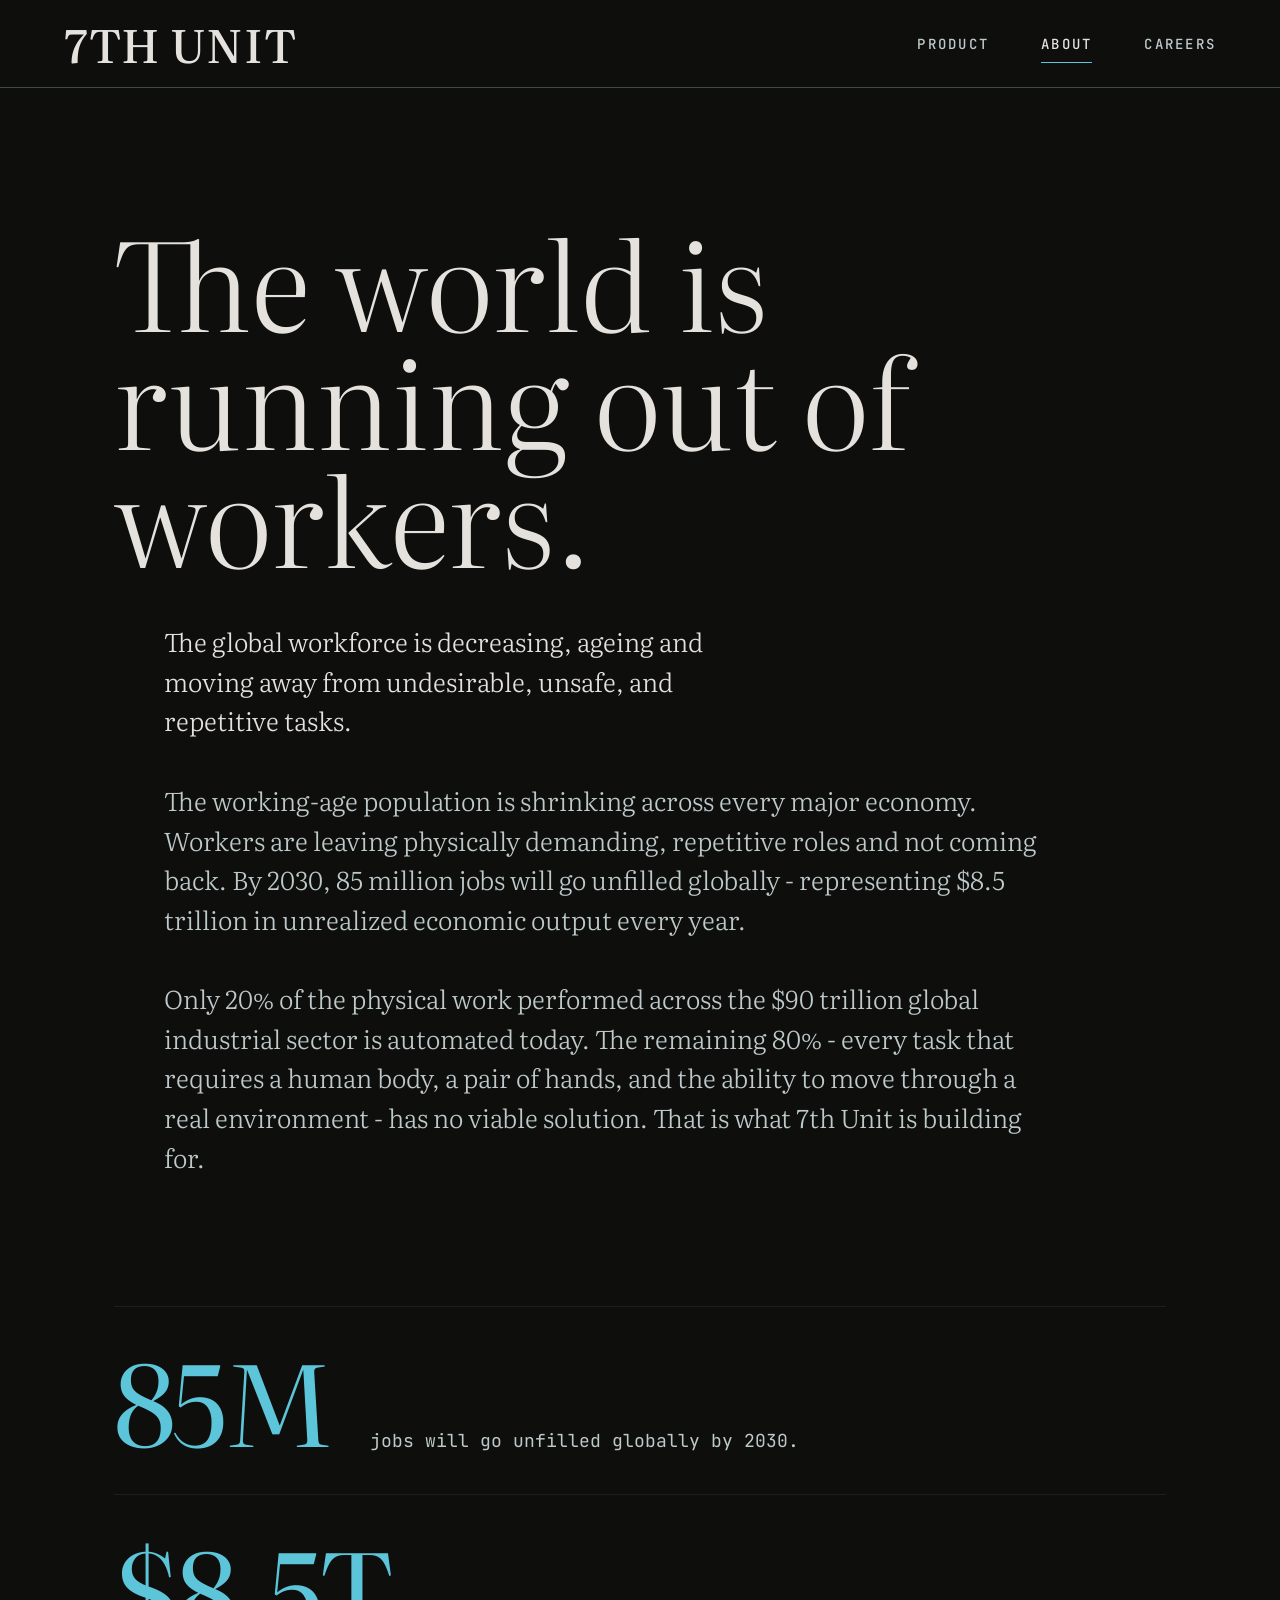
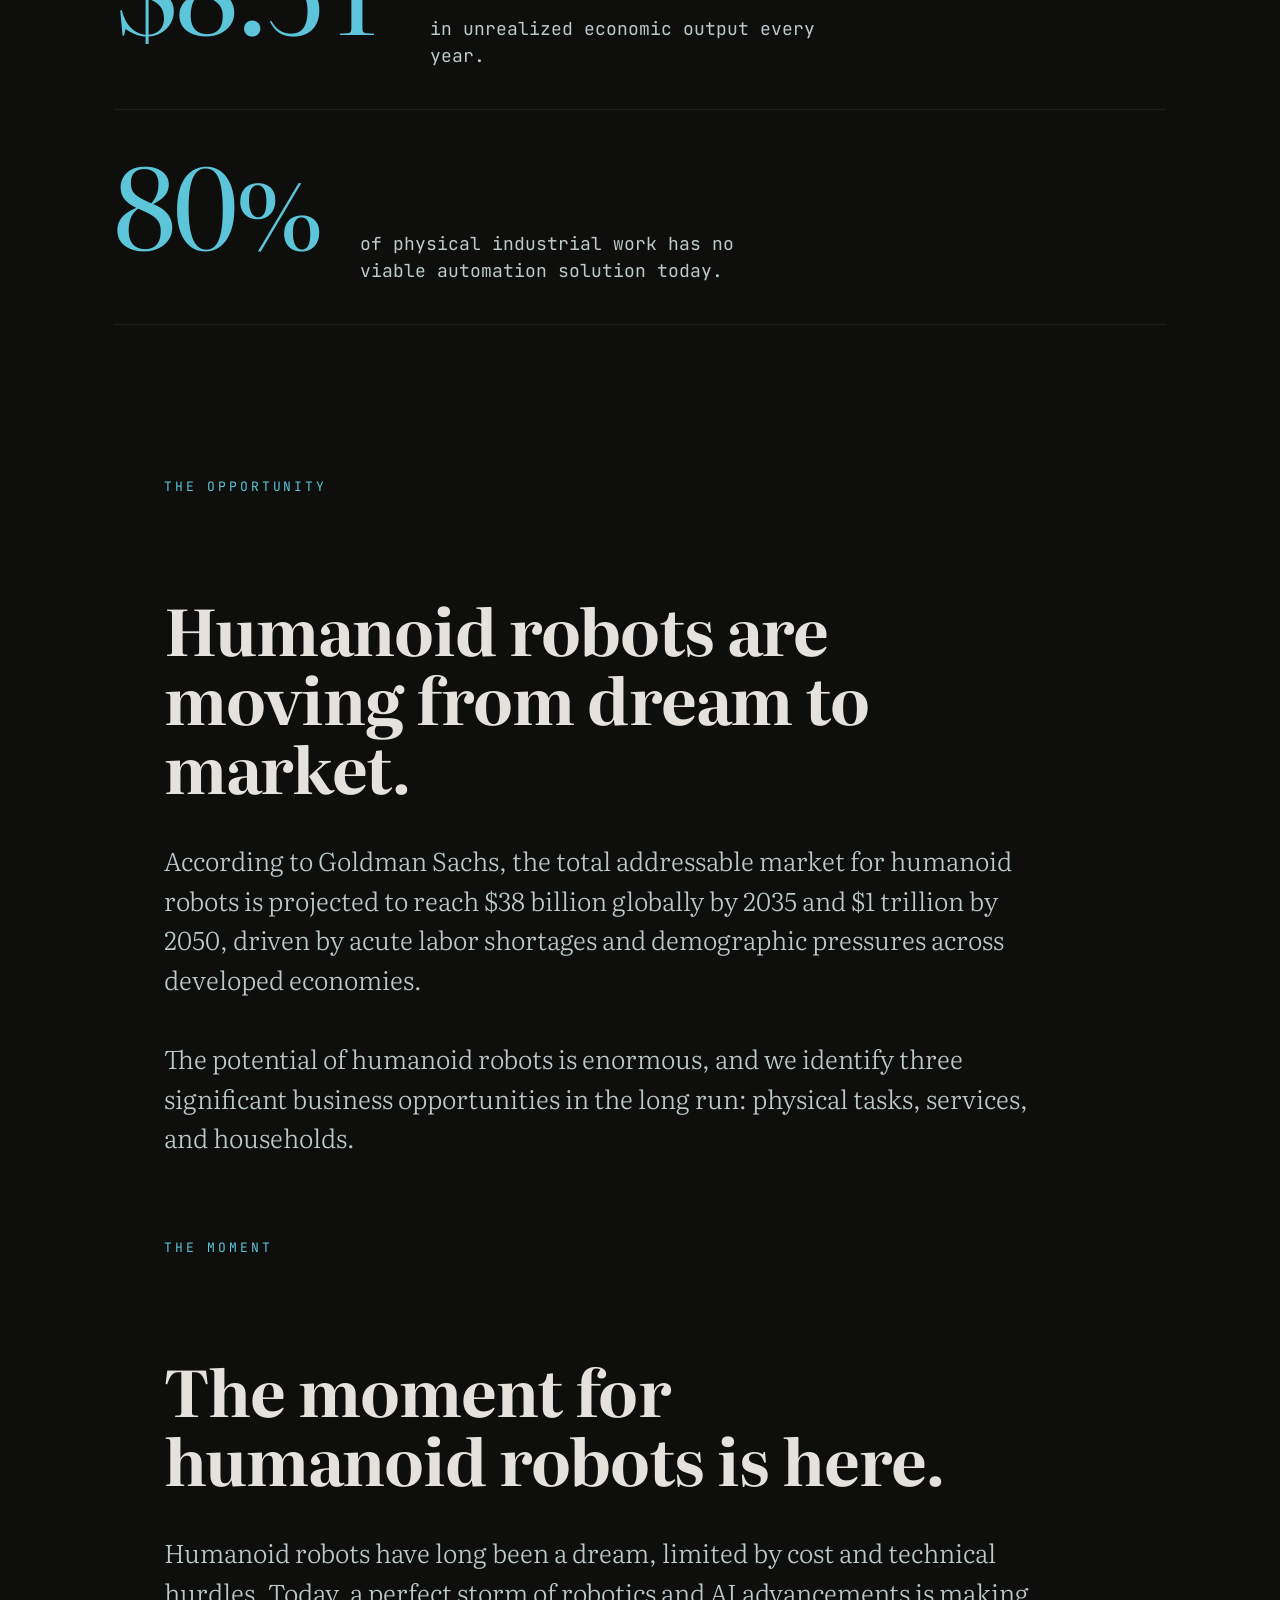
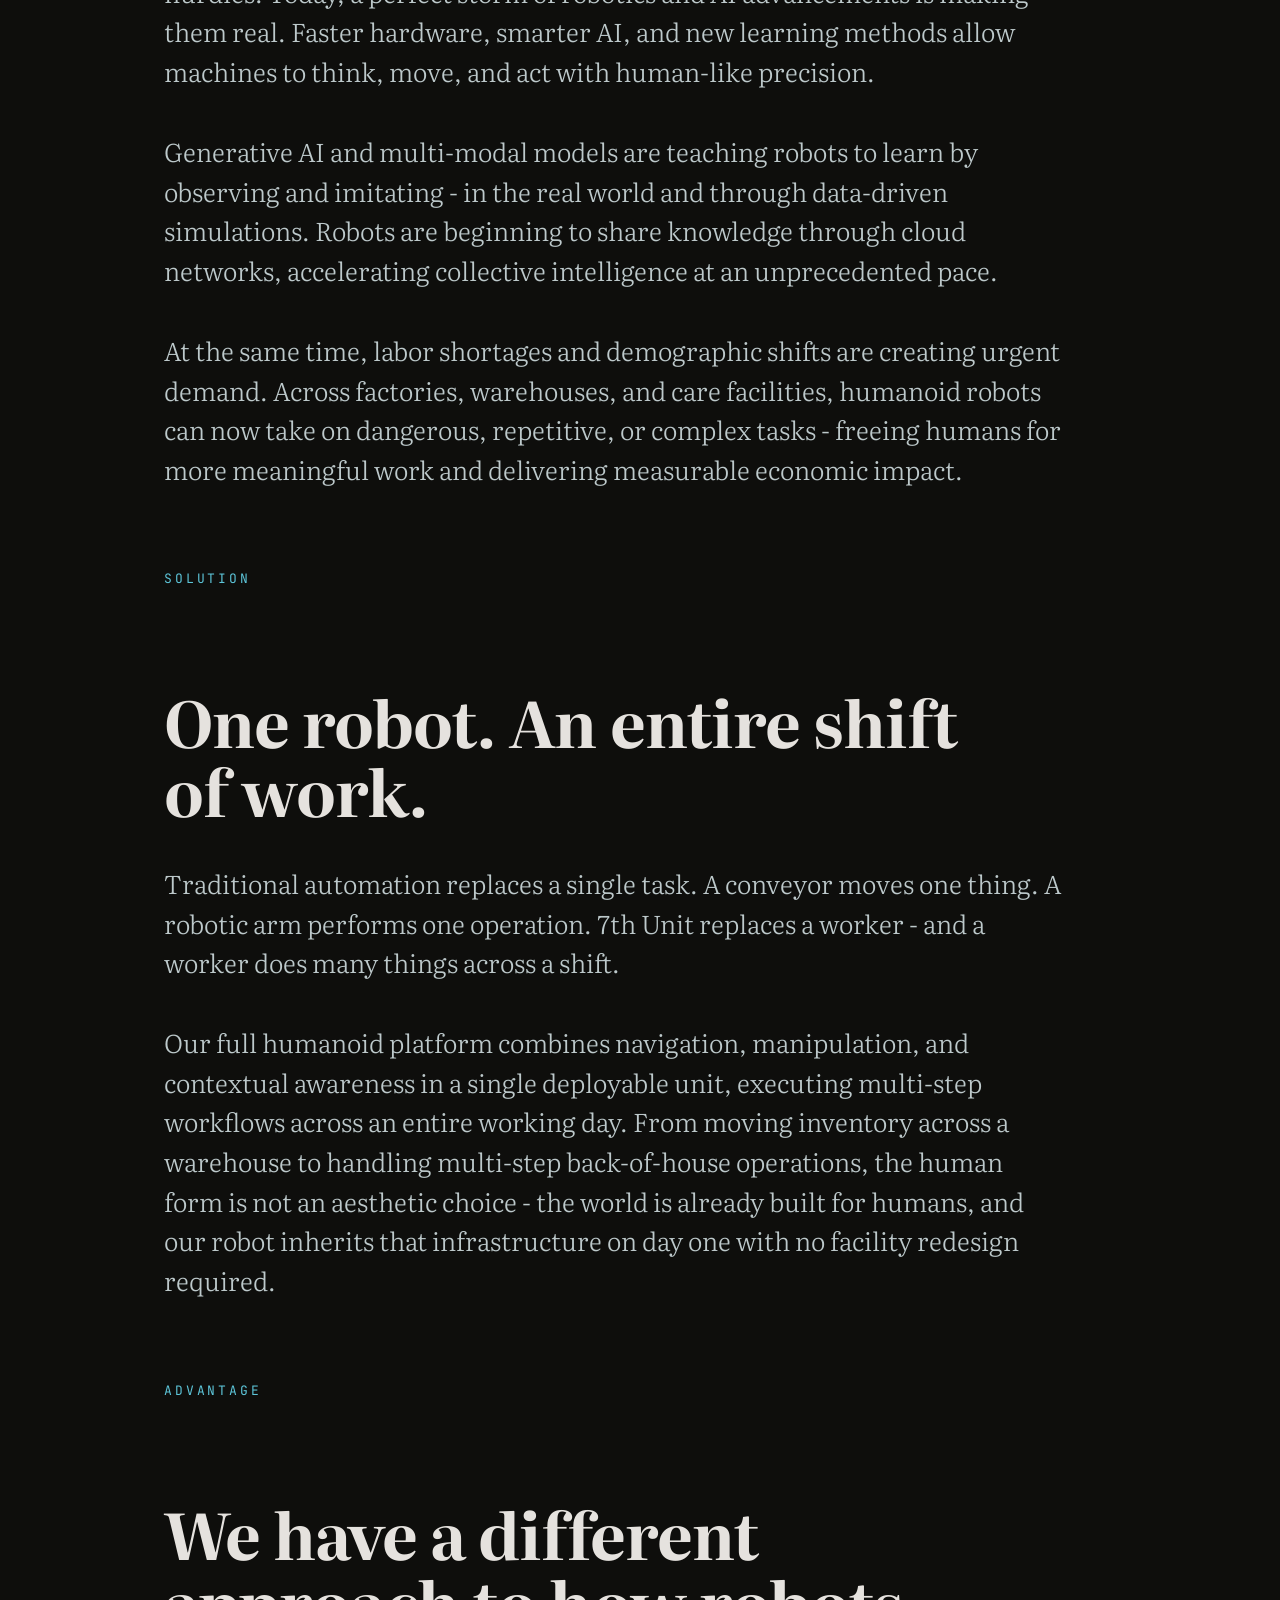
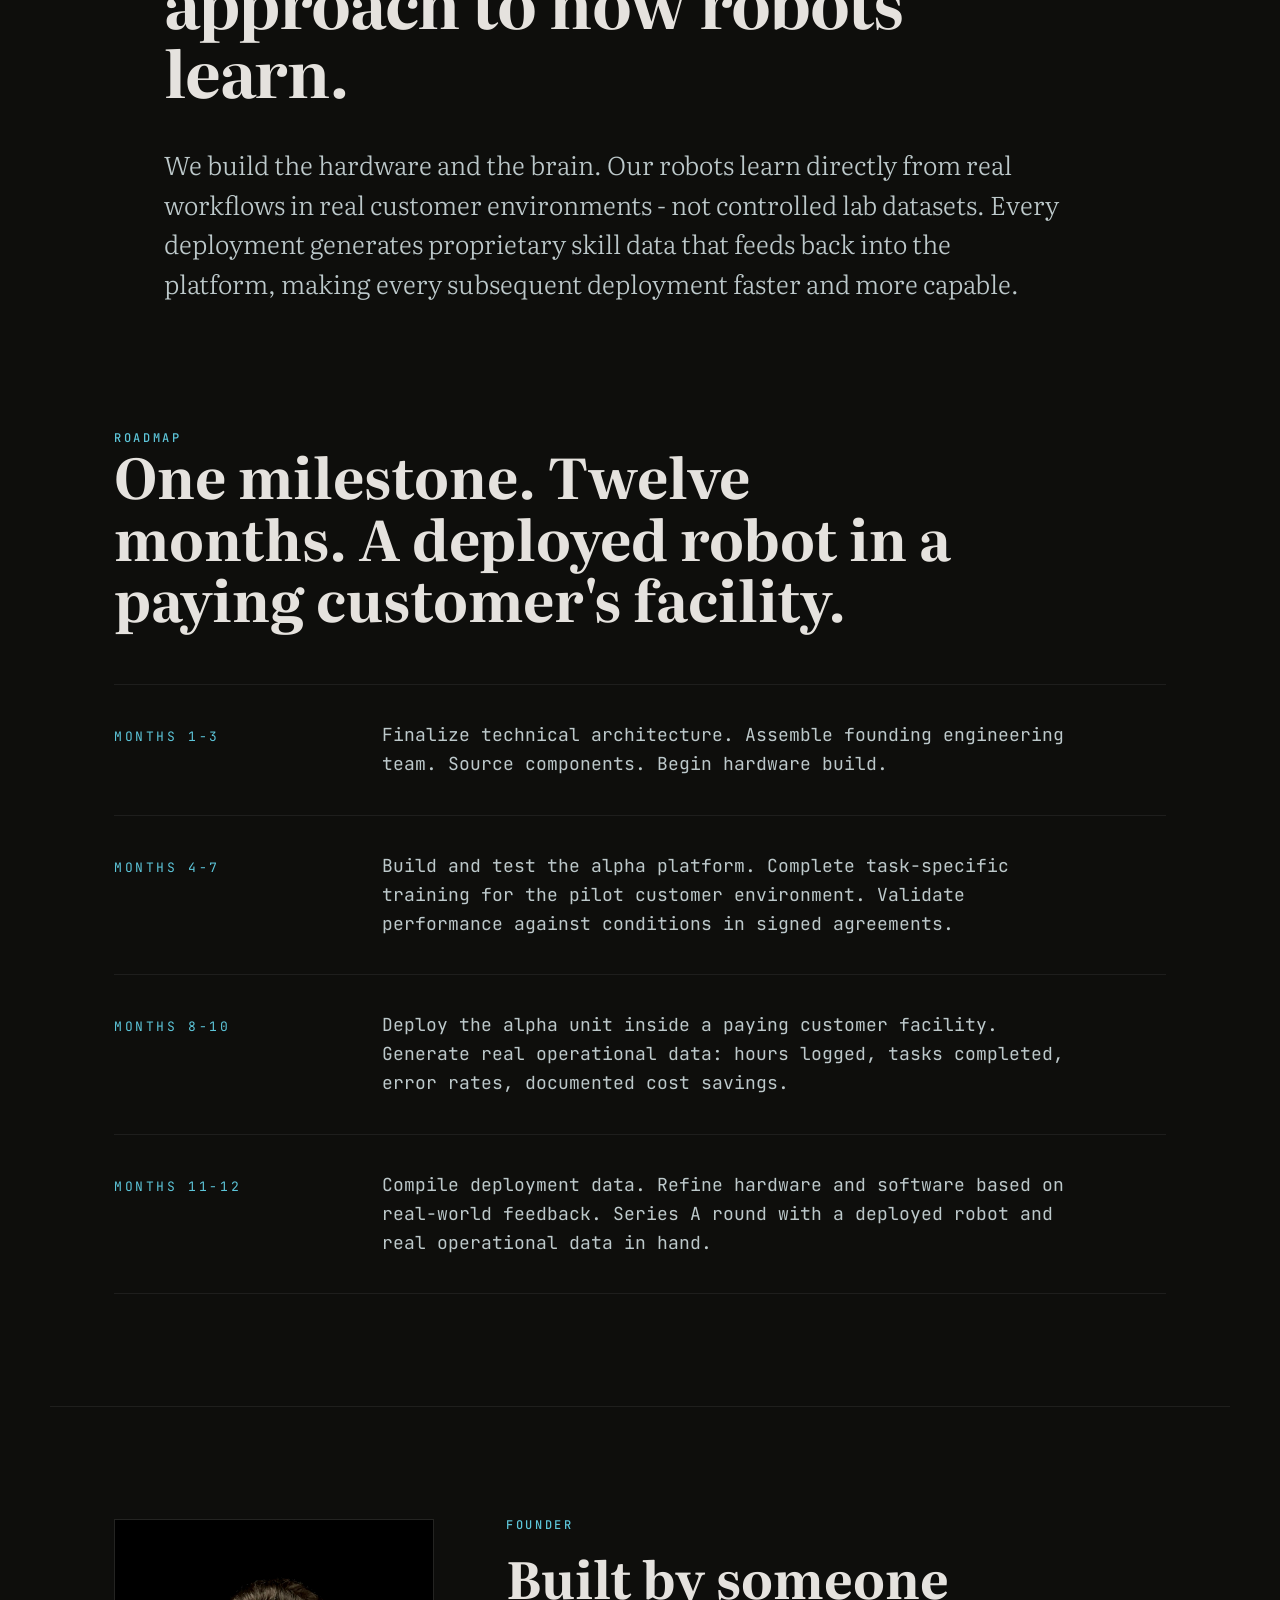
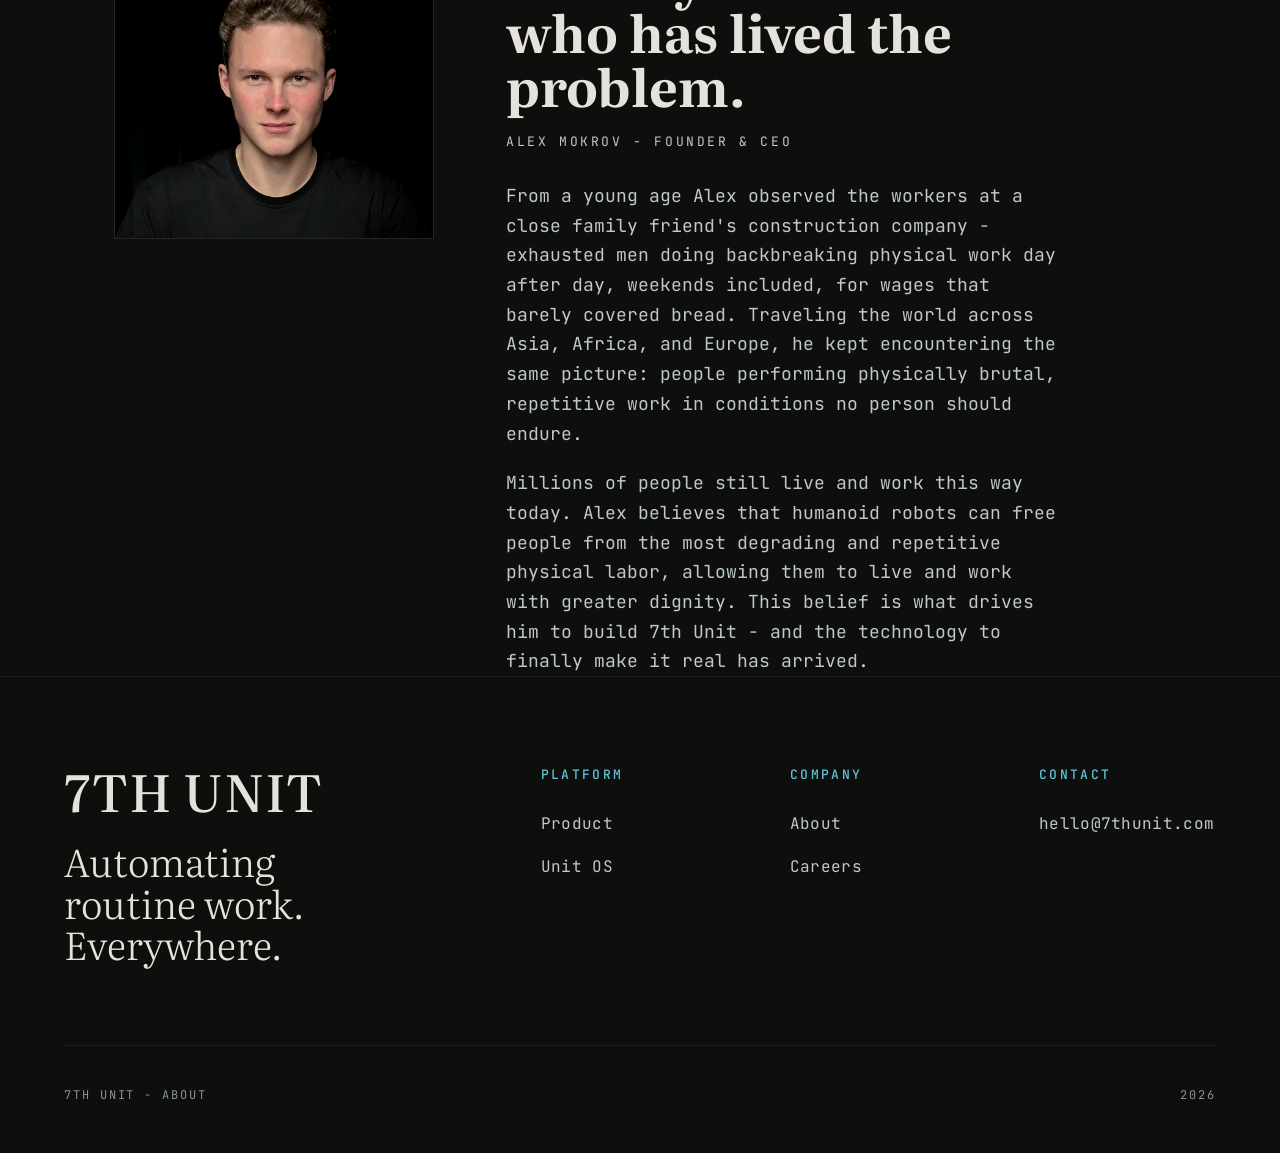
==== about.html @ b11c635a "Initial Beta commit" ====
<!doctype html>
<html lang="en">
<head>
    <meta charset="utf-8">
    <meta name="viewport" content="width=device-width, initial-scale=1">
    <title>About - 7th Unit</title>
    <meta name="description" content="7th Unit is building humanoid robots for the labor shortage in industrial work.">
    <link rel="preconnect" href="https://fonts.googleapis.com">
    <link rel="preconnect" href="https://fonts.gstatic.com" crossorigin>
    <link href="https://fonts.googleapis.com/css2?family=JetBrains+Mono:wght@400;500&family=Literata:ital,opsz,wght@0,7..72,300;400;500;1,7..72,300&display=swap" rel="stylesheet">
    <link rel="stylesheet" href="/assets/css/styles.css?v=20260518-nav-footer">
    <script src="/assets/js/main.js?v=20260518-nav-footer" defer></script>
</head>
<body>
    <header class="nav" aria-label="Primary navigation">
        <div class="nav__inner">
            <a class="nav__brand" href="/index.html">7TH UNIT</a>
            <button class="nav__toggle" type="button" data-nav-toggle aria-label="Toggle navigation" aria-expanded="false">
                <span class="nav__toggle-bar"></span>
            </button>
            <nav class="nav__panel" data-nav-menu data-open="false">
                <ul class="nav__links">
                    <li><a class="nav__link" href="/product.html">Product</a></li>
                    <li><a class="nav__link" href="/about.html" aria-current="page">About</a></li>
                    <li><a class="nav__link" href="/careers.html">Careers</a></li>
                </ul>
            </nav>
        </div>
    </header>

    <main>
        <section class="about-hero">
            <div class="about-hero__inner">
                <h1 class="about-hero__display display fade-up" data-revealed="true">The world is running out of workers.</h1>
            </div>
        </section>

        <section class="about-prose">
            <p class="fade-up" data-revealed="true">The global workforce is decreasing, ageing and moving away from undesirable, unsafe, and repetitive tasks.</p>
            <p class="muted fade-up">The working-age population is shrinking across every major economy. Workers are leaving physically demanding, repetitive roles and not coming back. By 2030, 85 million jobs will go unfilled globally - representing $8.5 trillion in unrealized economic output every year.</p>
            <p class="muted fade-up">Only 20% of the physical work performed across the $90 trillion global industrial sector is automated today. The remaining 80% - every task that requires a human body, a pair of hands, and the ability to move through a real environment - has no viable solution. That is what 7th Unit is building for.</p>
        </section>

        <section class="about-stats" aria-label="Labor shortage statistics">
            <div class="stat fade-up">
                <div class="stat__figure">85M</div>
                <p class="stat__caption">jobs will go unfilled globally by 2030.</p>
            </div>
            <div class="stat fade-up">
                <div class="stat__figure">$8.5T</div>
                <p class="stat__caption">in unrealized economic output every year.</p>
            </div>
            <div class="stat fade-up">
                <div class="stat__figure">80%</div>
                <p class="stat__caption">of physical industrial work has no viable automation solution today.</p>
            </div>
        </section>

        <section class="about-prose">
            <div class="about-prose__eyebrow fade-up">The opportunity</div>
            <h2 class="about-prose__h2 fade-up">Humanoid robots are moving from dream to market.</h2>
            <p class="muted fade-up">According to Goldman Sachs, the total addressable market for humanoid robots is projected to reach $38 billion globally by 2035 and $1 trillion by 2050, driven by acute labor shortages and demographic pressures across developed economies.</p>
            <p class="muted fade-up">The potential of humanoid robots is enormous, and we identify three significant business opportunities in the long run: physical tasks, services, and households.</p>

            <div class="about-prose__eyebrow fade-up">The moment</div>
            <h2 class="about-prose__h2 fade-up">The moment for humanoid robots is here.</h2>
            <p class="muted fade-up">Humanoid robots have long been a dream, limited by cost and technical hurdles. Today, a perfect storm of robotics and AI advancements is making them real. Faster hardware, smarter AI, and new learning methods allow machines to think, move, and act with human-like precision.</p>
            <p class="muted fade-up">Generative AI and multi-modal models are teaching robots to learn by observing and imitating - in the real world and through data-driven simulations. Robots are beginning to share knowledge through cloud networks, accelerating collective intelligence at an unprecedented pace.</p>
            <p class="muted fade-up">At the same time, labor shortages and demographic shifts are creating urgent demand. Across factories, warehouses, and care facilities, humanoid robots can now take on dangerous, repetitive, or complex tasks - freeing humans for more meaningful work and delivering measurable economic impact.</p>

            <div class="about-prose__eyebrow fade-up">Solution</div>
            <h2 class="about-prose__h2 fade-up">One robot. An entire shift of work.</h2>
            <p class="muted fade-up">Traditional automation replaces a single task. A conveyor moves one thing. A robotic arm performs one operation. 7th Unit replaces a worker - and a worker does many things across a shift.</p>
            <p class="muted fade-up">Our full humanoid platform combines navigation, manipulation, and contextual awareness in a single deployable unit, executing multi-step workflows across an entire working day. From moving inventory across a warehouse to handling multi-step back-of-house operations, the human form is not an aesthetic choice - the world is already built for humans, and our robot inherits that infrastructure on day one with no facility redesign required.</p>

            <div class="about-prose__eyebrow fade-up">Advantage</div>
            <h2 class="about-prose__h2 fade-up">We have a different approach to how robots learn.</h2>
            <p class="muted fade-up">We build the hardware and the brain. Our robots learn directly from real workflows in real customer environments - not controlled lab datasets. Every deployment generates proprietary skill data that feeds back into the platform, making every subsequent deployment faster and more capable.</p>
        </section>

        <section class="about-roadmap">
            <p class="eyebrow eyebrow--accent fade-up">Roadmap</p>
            <h2 class="about-roadmap__title fade-up">One milestone. Twelve months. A deployed robot in a paying customer's facility.</h2>
            <div class="about-roadmap__list">
                <article class="milestone fade-up">
                    <div class="milestone__phase">Months 1-3</div>
                    <p class="milestone__body">Finalize technical architecture. Assemble founding engineering team. Source components. Begin hardware build.</p>
                </article>
                <article class="milestone fade-up">
                    <div class="milestone__phase">Months 4-7</div>
                    <p class="milestone__body">Build and test the alpha platform. Complete task-specific training for the pilot customer environment. Validate performance against conditions in signed agreements.</p>
                </article>
                <article class="milestone fade-up">
                    <div class="milestone__phase">Months 8-10</div>
                    <p class="milestone__body">Deploy the alpha unit inside a paying customer facility. Generate real operational data: hours logged, tasks completed, error rates, documented cost savings.</p>
                </article>
                <article class="milestone fade-up">
                    <div class="milestone__phase">Months 11-12</div>
                    <p class="milestone__body">Compile deployment data. Refine hardware and software based on real-world feedback. Series A round with a deployed robot and real operational data in hand.</p>
                </article>
            </div>
        </section>

        <section class="founder">
            <div class="founder__portrait fade-up">
                <img src="/assets/images/alex.jpg" alt="Alex Mokrov, Founder and CEO of 7th Unit">
            </div>
            <div class="founder__body fade-up">
                <p class="eyebrow eyebrow--accent">Founder</p>
                <h2 class="founder__name">Built by someone who has lived the problem.</h2>
                <p class="founder__role">Alex Mokrov - Founder &amp; CEO</p>
                <p class="founder__bio">From a young age Alex observed the workers at a close family friend's construction company - exhausted men doing backbreaking physical work day after day, weekends included, for wages that barely covered bread. Traveling the world across Asia, Africa, and Europe, he kept encountering the same picture: people performing physically brutal, repetitive work in conditions no person should endure.</p>
                <p class="founder__bio">Millions of people still live and work this way today. Alex believes that humanoid robots can free people from the most degrading and repetitive physical labor, allowing them to live and work with greater dignity. This belief is what drives him to build 7th Unit - and the technology to finally make it real has arrived.</p>
            </div>
        </section>
    </main>

    <footer class="footer">
        <div class="footer__inner">
            <div class="footer__main">
                <div>
                    <div class="footer__brand">7TH UNIT</div>
                    <p class="footer__tag">Automating routine work. Everywhere.</p>
                </div>
                <div>
                    <h2 class="footer__col-title">Platform</h2>
                    <ul class="footer__list">
                        <li><a class="footer__link" href="/product.html">Product</a></li>
                        <li><a class="footer__link" href="/os.html">Unit OS</a></li>
                    </ul>
                </div>
                <div>
                    <h2 class="footer__col-title">Company</h2>
                    <ul class="footer__list">
                        <li><a class="footer__link" href="/about.html">About</a></li>
                        <li><a class="footer__link" href="/careers.html">Careers</a></li>
                    </ul>
                </div>
                <div>
                    <h2 class="footer__col-title">Contact</h2>
                    <ul class="footer__list">
                        <li><a class="footer__link" href="mailto:hello@7thunit.com">hello@7thunit.com</a></li>
                    </ul>
                </div>
            </div>
            <div class="footer__base">
                <span>7th Unit - About</span>
                <span>2026</span>
            </div>
        </div>
    </footer>
</body>
</html>
---- assets/css/styles.css ----
/* ==========================================================================
   7th UNIT — Design System
   Single stylesheet. Mobile-first. Vanilla CSS.
   Aesthetic: dark industrial cinematic. Hardware-grade software.
   ========================================================================== */


/* --------------------------------------------------------------------------
   1. Tokens
   -------------------------------------------------------------------------- */

:root {
    /* Stitch-aligned token system. Warm dark, off-white text, cyan accent. */
    --bg:               #0A0A0A;
    --bg-page:          #0e0e0c;
    --bg-lifted:        #131311;
    --bg-inlay:         #1c1c1a;
    --text:             #e5e2de;   /* warm off-white */
    --text-muted:       #bdc9cb;   /* cool muted */
    --text-dim:         #879396;
    --border:           rgba(229, 226, 222, 0.08);
    --border-strong:    rgba(229, 226, 222, 0.16);
    --outline-variant:  #3e494b;
    --accent:           #5DC5D9;   /* industrial cyan */
    --accent-strong:    #7be1f6;
    --accent-glow:      rgba(93, 197, 217, 0.14);

    /* Literata serif + JetBrains Mono. No Inter / Roboto / Open Sans. */
    --font-serif:   'Literata', Georgia, 'Times New Roman', serif;
    --font-mono:    'JetBrains Mono', 'IBM Plex Mono', ui-monospace, 'Courier New', monospace;
    --font-sans:    var(--font-mono);   /* short UI copy is mono in this system */

    /* Layout */
    --container-max:    1440px;
    --container-narrow: 880px;
    --gutter:           24px;
    --section-pad-y:    160px;
    --section-pad-x:    64px;
    --nav-height:       88px;

    /* Motion — slow + soft for cinematic feel */
    --ease-out:         cubic-bezier(0.16, 1, 0.3, 1);
    --ease-soft:        cubic-bezier(0.4, 0, 0.2, 1);
    --ease-cinema:      cubic-bezier(0.22, 1, 0.36, 1);
}

@media (max-width: 1024px) {
    :root {
        --section-pad-y: 112px;
        --section-pad-x: 32px;
        --nav-height:    76px;
    }
}

@media (max-width: 640px) {
    :root {
        --section-pad-y: 80px;
        --section-pad-x: 20px;
        --nav-height:    64px;
    }
}


/* --------------------------------------------------------------------------
   2. Reset + base
   -------------------------------------------------------------------------- */

*,
*::before,
*::after {
    box-sizing: border-box;
    margin: 0;
    padding: 0;
}

html {
    scroll-behavior: smooth;
    -webkit-text-size-adjust: 100%;
    background: var(--bg-page);
}

body {
    background: var(--bg-page);
    color: var(--text);
    font-family: var(--font-sans);
    font-size: 17px;
    line-height: 1.6;
    font-weight: 400;
    -webkit-font-smoothing: antialiased;
    -moz-osx-font-smoothing: grayscale;
    /* geometricPrecision renders blurry on Windows DirectWrite — use optimizeLegibility */
    text-rendering: optimizeLegibility;
    overflow-x: hidden;
}

@media (max-width: 640px) {
    body { font-size: 18px; }
}

img, svg, video {
    display: block;
    max-width: 100%;
    height: auto;
}

a {
    color: inherit;
    text-decoration: none;
}

button,
input,
textarea,
select {
    font: inherit;
    color: inherit;
    background: none;
    border: none;
    outline: none;
}

::selection {
    background: var(--accent);
    color: var(--bg);
}

:focus-visible {
    outline: 1px solid var(--accent);
    outline-offset: 2px;
}


/* --------------------------------------------------------------------------
   3. Typography
   -------------------------------------------------------------------------- */

/* Literata display + headlines at 300, JetBrains Mono lede / body. */

.display {
    font-family: var(--font-serif);
    font-weight: 300;
    font-size: clamp(54px, 8.2vw, 118px);
    line-height: 1.05;
    letter-spacing: 0;
    color: var(--text);
}

.headline {
    font-family: var(--font-serif);
    font-weight: 300;
    font-size: clamp(36px, 4.4vw, 56px);
    line-height: 1.1;
    letter-spacing: 0;
    color: var(--text);
}

.subhead {
    font-family: var(--font-serif);
    font-weight: 300;
    font-size: clamp(24px, 2.4vw, 32px);
    line-height: 1.2;
    letter-spacing: 0;
    color: var(--text);
}

/* Lede / sub under hero or section headline. Mono, slightly larger than body. */
.lede {
    font-family: var(--font-mono);
    font-size: clamp(16px, 1.3vw, 19px);
    line-height: 1.6;
    color: var(--text-muted);
    font-weight: 400;
    letter-spacing: -0.005em;
    max-width: 62ch;
}

.body {
    font-family: var(--font-mono);
    font-size: 16px;
    line-height: 1.7;
    color: var(--text-muted);
    font-weight: 400;
    max-width: 62ch;
}

/* Long-form prose (About page paragraphs) — Literata serif, larger size */
.prose-serif {
    font-family: var(--font-serif);
    font-weight: 300;
    font-size: 21px;
    line-height: 1.6;
    color: var(--text);
}

.eyebrow,
.label {
    font-family: var(--font-mono);
    font-size: 12px;
    font-weight: 500;
    line-height: 1;
    letter-spacing: 0.22em;
    text-transform: uppercase;
    color: var(--text-muted);
}

.eyebrow--accent { color: var(--accent); }

.mono {
    font-family: var(--font-mono);
    font-size: 14px;
    letter-spacing: 0.02em;
}

.serif-em {
    font-family: var(--font-serif);
    font-style: italic;
    color: var(--text);
}


/* --------------------------------------------------------------------------
   4. Layout primitives
   -------------------------------------------------------------------------- */

.container {
    width: 100%;
    max-width: var(--container-max);
    margin-inline: auto;
    padding-inline: var(--section-pad-x);
}
.container--narrow {
    max-width: var(--container-narrow);
}

.section {
    padding-block: var(--section-pad-y);
}

.section--bordered {
    border-top: 1px solid var(--border);
}

.divider {
    height: 1px;
    background: var(--border);
    border: 0;
}

.rule {
    display: block;
    height: 1px;
    background: var(--border);
    width: 100%;
}


/* --------------------------------------------------------------------------
   5. Top navigation
   -------------------------------------------------------------------------- */

.nav {
    position: fixed;
    inset: 0 0 auto 0;
    z-index: 100;
    height: var(--nav-height);
    background: var(--bg-page);
    border-bottom: 1px solid var(--outline-variant, rgba(229, 226, 222, 0.14));
}

.nav__inner {
    height: 100%;
    max-width: var(--container-max);
    margin-inline: auto;
    padding-inline: var(--section-pad-x);
    display: flex;
    align-items: center;
    gap: 32px;
}

.nav__brand {
    font-family: var(--font-serif);
    font-weight: 500;
    font-size: clamp(34px, 3.6vw, 54px);
    letter-spacing: 0.015em;
    color: var(--text);
    line-height: 1;
    text-transform: uppercase;
    transition: opacity 0.2s var(--ease-soft);
    flex-shrink: 0;
}
.nav__brand:hover { opacity: 0.7; }

.nav__panel {
    margin-left: auto;
    display: flex;
    align-items: center;
    gap: 40px;
}

.nav__links {
    display: flex;
    align-items: center;
    gap: 52px;
    list-style: none;
}

.nav__link {
    font-family: var(--font-mono);
    font-size: 14px;
    font-weight: 500;
    letter-spacing: 0.16em;
    text-transform: uppercase;
    color: var(--text-muted);
    position: relative;
    padding-block: 10px;
    transition: color 0.2s var(--ease-soft);
    white-space: nowrap;
}
.nav__link:hover,
.nav__link:focus-visible { color: var(--text); }
.nav__link::after {
    content: "";
    position: absolute;
    inset: auto 0 0 0;
    height: 1px;
    background: var(--accent);
    transform: scaleX(0);
    transform-origin: left center;
    transition: transform 0.3s var(--ease-soft);
}
.nav__link:hover::after,
.nav__link[aria-current="page"]::after { transform: scaleX(1); }
.nav__link[aria-current="page"] { color: var(--text); }

/* Nav has no CTA button. The active page gets a thin cyan underline only.
   Leaving .nav__cta hidden by default in case markup still references it. */
.nav__cta { display: none; }

.nav__toggle {
    display: none;
    width: 40px;
    height: 40px;
    align-items: center;
    justify-content: center;
    cursor: pointer;
    color: var(--text);
    margin-left: auto;
}
.nav__toggle-bar {
    display: block;
    width: 20px;
    height: 1px;
    background: currentColor;
    position: relative;
}
.nav__toggle-bar::before,
.nav__toggle-bar::after {
    content: "";
    position: absolute;
    left: 0;
    width: 20px;
    height: 1px;
    background: currentColor;
    transition: transform 0.25s var(--ease-soft), top 0.25s var(--ease-soft);
}
.nav__toggle-bar::before { top: -6px; }
.nav__toggle-bar::after  { top:  6px; }

@media (max-width: 920px) {
    .nav__inner { gap: 16px; }
    .nav__panel {
        position: fixed;
        inset: var(--nav-height) 0 auto 0;
        flex-direction: column;
        align-items: stretch;
        gap: 0;
        padding: 24px var(--section-pad-x) 36px;
        background: var(--bg-page);
        border-bottom: 1px solid var(--border);
        transform: translateY(-12px);
        opacity: 0;
        pointer-events: none;
        transition: opacity 0.3s var(--ease-soft), transform 0.3s var(--ease-soft);
        margin: 0;
    }
    .nav__panel[data-open="true"] {
        opacity: 1;
        transform: translateY(0);
        pointer-events: auto;
    }
    .nav__links { flex-direction: column; align-items: stretch; gap: 0; margin-bottom: 24px; }
    .nav__link {
        padding-block: 20px;
        border-bottom: 1px solid var(--border);
        font-size: 15px;
    }
    .nav__link::after { display: none; }
    .nav__cta { justify-content: center; padding: 18px 20px; font-size: 12px; }
    .nav__toggle { display: flex; }
}

main { padding-top: var(--nav-height); }


/* --------------------------------------------------------------------------
   6. Footer
   -------------------------------------------------------------------------- */

.footer {
    border-top: 1px solid var(--border);
    background: var(--bg-page);
    padding-block: 88px 48px;
}
.footer__inner {
    max-width: var(--container-max);
    margin-inline: auto;
    padding-inline: var(--section-pad-x);
    display: grid;
    gap: 40px;
}
.footer__main {
    display: grid;
    grid-template-columns: 1fr;
    gap: 48px;
}
@media (min-width: 720px) {
    .footer__main { grid-template-columns: minmax(360px, 1.6fr) repeat(3, minmax(140px, 0.7fr)); gap: 72px; }
}
.footer__brand {
    font-family: var(--font-serif);
    font-weight: 500;
    font-size: clamp(42px, 4vw, 64px);
    line-height: 1;
    text-transform: uppercase;
    color: var(--text);
    letter-spacing: 0.015em;
    margin-bottom: 24px;
}
.footer__tag {
    font-family: var(--font-serif);
    font-weight: 300;
    font-size: clamp(28px, 3vw, 42px);
    letter-spacing: 0;
    color: var(--text);
    max-width: 12ch;
    line-height: 1.08;
}
.footer__col-title {
    font-family: var(--font-mono);
    font-size: 13px;
    font-weight: 500;
    letter-spacing: 0.18em;
    text-transform: uppercase;
    color: var(--accent);
    margin-bottom: 24px;
}
.footer__list {
    list-style: none;
    display: flex;
    flex-direction: column;
    gap: 16px;
}
.footer__link {
    font-family: var(--font-mono);
    font-size: 16px;
    line-height: 1.4;
    letter-spacing: 0.02em;
    color: var(--text-muted);
    transition: color 0.2s var(--ease-soft);
}
.footer__link:hover { color: var(--text); }
.footer__base {
    margin-top: 40px;
    padding-top: 40px;
    border-top: 1px solid var(--border);
    display: flex;
    flex-wrap: wrap;
    justify-content: space-between;
    gap: 16px;
    font-family: var(--font-mono);
    font-size: 12px;
    letter-spacing: 0.16em;
    text-transform: uppercase;
    color: var(--text-dim);
}


/* --------------------------------------------------------------------------
   7. Buttons
   -------------------------------------------------------------------------- */

/* Buttons are outlined text with an arrow. Never filled rectangles.
   The amber accent appears only on the arrow and hover state. */
.btn {
    display: inline-flex;
    align-items: center;
    gap: 14px;
    font-family: var(--font-mono);
    font-size: 13px;
    font-weight: 500;
    letter-spacing: 0.18em;
    text-transform: uppercase;
    padding: 20px 30px;
    background: transparent;
    color: var(--text);
    border: 1px solid var(--border-strong);
    border-radius: 0;
    cursor: pointer;
    transition:
        color 0.25s var(--ease-soft),
        border-color 0.25s var(--ease-soft);
    user-select: none;
    white-space: nowrap;
}
.btn:disabled { opacity: 0.45; cursor: not-allowed; }
.btn:hover:not(:disabled),
.btn:focus-visible {
    border-color: var(--accent);
    color: var(--accent);
}

/* Aliases kept so existing markup doesn't break. All buttons share one style. */
.btn--primary { /* same as .btn */ }
.btn--ghost   { /* same as .btn */ }

.btn__arrow {
    color: var(--accent);
    display: inline-block;
    transition: transform 0.2s var(--ease-soft);
}
.btn:hover .btn__arrow { transform: translateX(6px); }


/* --------------------------------------------------------------------------
   8. Forms
   -------------------------------------------------------------------------- */

.form { display: grid; gap: 32px; }
.form__row { display: grid; gap: 32px; }
@media (min-width: 720px) {
    .form__row--2col { grid-template-columns: 1fr 1fr; }
}

.field { display: flex; flex-direction: column; gap: 8px; position: relative; }
.field__label {
    font-family: var(--font-mono);
    font-size: 12px;
    letter-spacing: 0.16em;
    text-transform: uppercase;
    color: var(--text-muted);
}
.field__input,
.field__textarea {
    width: 100%;
    background: transparent;
    border: 0;
    border-bottom: 1px solid var(--border-strong);
    color: var(--text);
    font-family: var(--font-sans);
    font-size: 16px;
    line-height: 1.5;
    padding: 14px 0;
    transition: border-color 0.25s var(--ease-soft);
    border-radius: 0;
}
.field__textarea { resize: vertical; min-height: 120px; }
.field__input::placeholder,
.field__textarea::placeholder { color: var(--text-dim); }
.field__input:focus,
.field__textarea:focus { border-bottom-color: var(--accent); }
.field__error {
    font-family: var(--font-mono);
    font-size: 12px;
    letter-spacing: 0.06em;
    text-transform: uppercase;
    color: var(--accent);
    min-height: 14px;
    margin-top: 4px;
}

.form__status {
    font-family: var(--font-mono);
    font-size: 13px;
    letter-spacing: 0.1em;
    text-transform: uppercase;
    color: var(--text-muted);
    min-height: 18px;
}
.form__status[data-state="success"] { color: var(--accent); }
.form__status[data-state="error"]   { color: #FF6B6B; }

.form__actions {
    display: flex;
    align-items: center;
    justify-content: space-between;
    gap: 24px;
    flex-wrap: wrap;
    padding-top: 16px;
}


/* --------------------------------------------------------------------------
   9. Fade-up + reduced motion
   -------------------------------------------------------------------------- */

.fade-up {
    opacity: 0;
    transform: translateY(36px);
    transition: opacity 1.4s var(--ease-cinema), transform 1.4s var(--ease-cinema);
    will-change: opacity, transform;
}
.fade-up[data-revealed="true"] { opacity: 1; transform: translateY(0); }

.fade-up--soft {
    opacity: 0;
    transform: translateY(16px);
    transition: opacity 1.6s var(--ease-cinema), transform 1.6s var(--ease-cinema);
}
.fade-up--soft[data-revealed="true"] { opacity: 1; transform: translateY(0); }

@media (prefers-reduced-motion: reduce) {
    .fade-up, .fade-up--soft {
        opacity: 1;
        transform: none;
        transition: none;
    }
    *,
    *::before,
    *::after {
        animation-duration: 0.001ms !important;
        transition-duration: 0.001ms !important;
    }
}


/* ==========================================================================
   CINEMA — Reusable full-bleed image-driven section
   Used by homepage S1/S2/S3 and product showcase blocks.
   ========================================================================== */

.cinema {
    position: relative;
    min-height: 100vh;
    display: flex;
    align-items: center;
    overflow: hidden;
    background: var(--bg-page);
}
.cinema--shorter { min-height: 80vh; }

.cinema__bg {
    position: absolute;
    inset: 0;
    z-index: 0;
}
.cinema__image {
    width: 100%;
    height: 100%;
    object-fit: cover;
    object-position: center;
    opacity: 0;
    transform: scale(1.06);
    filter: brightness(0.18) saturate(0.7);
    transition:
        opacity 2.6s var(--ease-cinema),
        transform 8s var(--ease-cinema),
        filter 3.2s var(--ease-cinema);
}
.cinema__image[data-lit="true"] {
    opacity: 1;
    transform: scale(1);
    filter: brightness(0.85) saturate(0.95);
}
.cinema__image--soft[data-lit="true"] {
    filter: brightness(0.7) saturate(0.85) contrast(1.05);
}
.cinema__veil {
    position: absolute;
    inset: 0;
    pointer-events: none;
}

/* Left-content treatment: dark on the LEFT, image visible on the right */
.cinema__veil--left {
    background:
        linear-gradient(to right, var(--bg-page) 0%, rgba(5,5,5,0.88) 30%, rgba(5,5,5,0.35) 60%, transparent 88%),
        linear-gradient(to bottom, transparent 0%, transparent 60%, rgba(5,5,5,0.7) 92%, var(--bg-page) 100%);
}
/* Right-content treatment: dark on the RIGHT, image visible on the left */
.cinema__veil--right {
    background:
        linear-gradient(to left, var(--bg-page) 0%, rgba(5,5,5,0.88) 30%, rgba(5,5,5,0.35) 60%, transparent 88%),
        linear-gradient(to bottom, transparent 0%, transparent 60%, rgba(5,5,5,0.7) 92%, var(--bg-page) 100%);
}
/* Centered treatment: dark vignette around the edges */
.cinema__veil--center {
    background:
        radial-gradient(ellipse 75% 65% at 50% 50%, transparent 0%, rgba(5,5,5,0.55) 65%, rgba(5,5,5,0.9) 100%),
        linear-gradient(to bottom, rgba(5,5,5,0.6) 0%, transparent 22%, transparent 78%, var(--bg-page) 100%);
}

.cinema__inner {
    position: relative;
    z-index: 1;
    width: 100%;
    max-width: var(--container-max);
    margin-inline: auto;
    padding: 0 var(--section-pad-x);
    display: flex;
}
.cinema__inner--left  { justify-content: flex-start; }
.cinema__inner--right { justify-content: flex-end; }
.cinema__inner--center { justify-content: center; text-align: center; }

.cinema__content {
    max-width: 640px;
    display: flex;
    flex-direction: column;
    gap: 32px;
}
.cinema__content--wide { max-width: 960px; }
.cinema .display {
    font-size: clamp(44px, 5.8vw, 82px);
    line-height: 1.06;
    max-width: 13.5ch;
}

.cinema__eyebrow { color: var(--accent); }
.cinema__meta {
    margin-top: 12px;
    padding-top: 28px;
    border-top: 1px solid var(--border);
    display: grid;
    grid-template-columns: 1fr 1fr;
    gap: 24px;
}
.cinema__meta-row { display: flex; flex-direction: column; gap: 6px; }
.cinema__meta-label {
    font-family: var(--font-mono);
    font-size: 12px;
    letter-spacing: 0.2em;
    text-transform: uppercase;
    color: var(--text-dim);
}
.cinema__meta-value {
    font-family: var(--font-mono);
    font-size: 17px;
    line-height: 1.4;
    color: var(--text);
    letter-spacing: 0.02em;
}

.cinema__marker {
    position: absolute;
    bottom: 32px;
    left: var(--section-pad-x);
    right: var(--section-pad-x);
    z-index: 2;
    display: flex;
    justify-content: space-between;
    align-items: center;
    gap: 16px;
    font-family: var(--font-mono);
    font-size: 12px;
    letter-spacing: 0.22em;
    text-transform: uppercase;
    color: var(--text-dim);
    pointer-events: none;
}
.cinema__marker-dot {
    width: 6px;
    height: 6px;
    border-radius: 50%;
    background: var(--accent);
    box-shadow: 0 0 0 4px rgba(93, 197, 217, 0.14);
    display: inline-block;
    margin-right: 10px;
    vertical-align: middle;
}
@media (max-width: 640px) {
    .cinema__marker { font-size: 9px; }
}

/* On narrow screens, all cinema sections collapse to a single bottom-text layout */
@media (max-width: 900px) {
    .cinema { min-height: 90vh; }
    .cinema__veil--left,
    .cinema__veil--right {
        background:
            linear-gradient(to bottom, rgba(5,5,5,0.45) 0%, rgba(5,5,5,0.7) 55%, rgba(5,5,5,0.95) 100%);
    }
    .cinema__inner--right,
    .cinema__inner--left,
    .cinema__inner--center { justify-content: flex-start; align-items: flex-end; text-align: left; }
}

/* Hero copy fade-in choreography */
.cinema__rise {
    opacity: 0;
    transform: translateY(20px);
    animation: cinema-rise 1.6s var(--ease-cinema) forwards;
}
.cinema__rise--1 { animation-delay: 0.08s; }
.cinema__rise--2 { animation-delay: 0.16s; }
.cinema__rise--3 { animation-delay: 0.24s; }
.cinema__rise--4 { animation-delay: 0.32s; }
.cinema__rise--5 { animation-delay: 0.48s; }
@keyframes cinema-rise {
    to { opacity: 1; transform: translateY(0); }
}
@media (prefers-reduced-motion: reduce) {
    .cinema__rise { opacity: 1; transform: none; animation: none; }
}


/* ==========================================================================
   HOMEPAGE — S3 (Intelligence Layer)
   The phone overlays a portrait backdrop. Text on the left.
   ========================================================================== */

.s3-stage {
    position: relative;
    overflow: hidden;
    background: var(--bg-page);
    min-height: 100vh;
    display: flex;
    align-items: center;
    padding-block: var(--section-pad-y);
}
.s3-stage__bg {
    position: absolute;
    inset: 0;
    z-index: 0;
    overflow: hidden;
}
.s3-stage__bg-image {
    width: 100%;
    height: 100%;
    object-fit: cover;
    object-position: 70% center;
    opacity: 0.32;
    filter: brightness(0.6) blur(2px) saturate(0.7);
}
.s3-stage__veil {
    position: absolute;
    inset: 0;
    background:
        radial-gradient(ellipse 70% 60% at 35% 50%, transparent 0%, rgba(5,5,5,0.6) 60%, rgba(5,5,5,0.95) 100%),
        linear-gradient(to bottom, var(--bg-page) 0%, transparent 15%, transparent 85%, var(--bg-page) 100%);
    pointer-events: none;
}
.s3-stage__inner {
    position: relative;
    z-index: 1;
    width: 100%;
    max-width: var(--container-max);
    margin-inline: auto;
    padding: 0 var(--section-pad-x);
}
.s3-stage__grid {
    display: grid;
    grid-template-columns: 1fr;
    gap: 64px;
    align-items: center;
}
@media (min-width: 960px) {
    .s3-stage__grid { grid-template-columns: 1.1fr 1fr; gap: 80px; }
}
.s3-stage__copy { display: flex; flex-direction: column; gap: 32px; }

/* Phone */
.phone-stage {
    position: relative;
    display: flex;
    justify-content: center;
    align-items: center;
    min-height: 660px;
    perspective: 1600px;
}
.phone-stage::before {
    content: "";
    position: absolute;
    inset: 8% 0 0 0;
    background: radial-gradient(ellipse 55% 50% at 50% 60%, var(--accent-glow) 0%, transparent 70%);
    filter: blur(40px);
    z-index: 0;
}
.phone {
    position: relative;
    width: 340px;
    aspect-ratio: 340 / 700;
    background: linear-gradient(165deg, #1f1f22, #050505);
    border-radius: 48px;
    padding: 14px;
    border: 1px solid rgba(255, 255, 255, 0.07);
    box-shadow:
        0 1px 0 rgba(255, 255, 255, 0.05) inset,
        0 30px 80px rgba(0, 0, 0, 0.75),
        0 60px 140px rgba(0, 0, 0, 0.55);
    transform: rotate(-10deg);
    z-index: 1;
}
@media (max-width: 540px) { .phone { transform: rotate(-6deg) scale(0.86); } }
.phone__screen {
    background: #0B0B0E;
    border-radius: 36px;
    width: 100%;
    height: 100%;
    overflow: hidden;
    position: relative;
    display: flex;
    flex-direction: column;
}
.phone__notch {
    position: absolute;
    top: 12px;
    left: 50%;
    transform: translateX(-50%);
    width: 100px;
    height: 28px;
    background: #050505;
    border-radius: 999px;
    z-index: 3;
}
.phone__statusbar {
    display: flex;
    align-items: center;
    justify-content: space-between;
    padding: 16px 26px 0;
    font-family: var(--font-mono);
    font-size: 11px;
    color: var(--text-muted);
    letter-spacing: 0.06em;
}
.phone__chat-header {
    margin-top: 32px;
    padding: 18px 22px 16px;
    border-bottom: 1px solid var(--border);
    display: flex;
    align-items: center;
    gap: 10px;
}
.phone__chat-header-dot {
    width: 6px;
    height: 6px;
    border-radius: 50%;
    background: var(--accent);
    box-shadow: 0 0 0 3px rgba(93, 197, 217, 0.18);
}
.phone__chat-header-text {
    font-family: var(--font-mono);
    font-size: 12px;
    letter-spacing: 0.06em;
    color: var(--text);
}
.phone__chat-header-meta {
    margin-left: auto;
    font-family: var(--font-mono);
    font-size: 11px;
    letter-spacing: 0.14em;
    color: var(--text-dim);
    text-transform: uppercase;
}
.phone__messages {
    padding: 22px;
    display: flex;
    flex-direction: column;
    gap: 18px;
    overflow: hidden;
}
.msg { display: flex; flex-direction: column; gap: 6px; max-width: 86%; }
.msg__id {
    font-family: var(--font-mono);
    font-size: 11px;
    letter-spacing: 0.16em;
    text-transform: uppercase;
    color: var(--text-dim);
    padding-inline: 2px;
}
.msg__bubble {
    background: #18181B;
    border: 1px solid rgba(255, 255, 255, 0.05);
    border-radius: 12px 12px 12px 2px;
    padding: 13px 15px;
    color: var(--text);
    font-family: var(--font-sans);
    font-size: 14px;
    line-height: 1.5;
}
.msg--out { align-self: flex-end; align-items: flex-end; }
.msg--out .msg__bubble {
    background: rgba(93, 197, 217, 0.12);
    border-color: rgba(93, 197, 217, 0.24);
    border-radius: 12px 12px 2px 12px;
}
.msg--in { align-self: flex-start; }


/* ==========================================================================
   HOMEPAGE — Numbered marquee between sections
   ========================================================================== */

.marquee {
    border-top: 1px solid var(--border);
    border-bottom: 1px solid var(--border);
    overflow: hidden;
    background: var(--bg-page);
    padding-block: 24px;
}
.marquee__track {
    display: flex;
    align-items: center;
    gap: 56px;
    white-space: nowrap;
    font-family: var(--font-mono);
    font-size: 12px;
    letter-spacing: 0.24em;
    text-transform: uppercase;
    color: var(--text-dim);
    animation: marquee-scroll 60s linear infinite;
}
.marquee__item { display: inline-flex; align-items: center; gap: 14px; }
.marquee__dot {
    display: inline-block;
    width: 4px;
    height: 4px;
    background: var(--accent);
    border-radius: 50%;
}
@keyframes marquee-scroll {
    from { transform: translateX(0); }
    to   { transform: translateX(-50%); }
}
@media (prefers-reduced-motion: reduce) {
    .marquee__track { animation: none; }
}


/* ==========================================================================
   GENERIC: image plate with mono caption (used by product page)
   ========================================================================== */

.plate {
    position: relative;
    border: 1px solid var(--border);
    background: var(--bg-lifted);
    overflow: hidden;
}
.plate__image {
    width: 100%;
    height: 100%;
    object-fit: cover;
    display: block;
}
.plate__corner {
    position: absolute;
    width: 12px;
    height: 12px;
    border: 1px solid var(--border-strong);
    pointer-events: none;
}
.plate__corner--tl { top: 12px;    left: 12px;    border-right: 0; border-bottom: 0; }
.plate__corner--tr { top: 12px;    right: 12px;   border-left: 0;  border-bottom: 0; }
.plate__corner--bl { bottom: 12px; left: 12px;    border-right: 0; border-top: 0; }
.plate__corner--br { bottom: 12px; right: 12px;   border-left: 0;  border-top: 0; }
.plate__caption {
    position: absolute;
    bottom: 16px;
    left: 16px;
    display: flex;
    align-items: center;
    gap: 10px;
    padding: 8px 12px;
    background: rgba(5, 5, 5, 0.7);
    border: 1px solid var(--border-strong);
    backdrop-filter: blur(8px);
    font-family: var(--font-mono);
    font-size: 12px;
    letter-spacing: 0.18em;
    text-transform: uppercase;
    color: var(--text-muted);
}
.plate__caption-accent { color: var(--accent); }

/* Placeholder plate: atmospheric gradient + mono label. No grid patterns. */
.plate--placeholder {
    background:
        radial-gradient(ellipse 70% 60% at 50% 35%, var(--accent-glow) 0%, transparent 70%),
        linear-gradient(180deg, var(--bg-lifted) 0%, var(--bg) 100%);
    aspect-ratio: 16 / 10;
    display: flex;
    align-items: center;
    justify-content: center;
    text-align: center;
}
.plate--placeholder__label {
    font-family: var(--font-mono);
    font-size: 12px;
    letter-spacing: 0.2em;
    text-transform: uppercase;
    color: var(--text-dim);
    max-width: 30ch;
}


/* ==========================================================================
   PRODUCT page
   ========================================================================== */

.product-hero {
    position: relative;
    min-height: 92vh;
    display: flex;
    align-items: flex-end;
    padding-block: 180px 88px;
    overflow: hidden;
    background: var(--bg-page);
}
.product-hero--minimal { min-height: calc(100vh - var(--nav-height)); }
.product-hero__bg {
    position: absolute;
    inset: 0;
    z-index: 0;
}
.product-hero__image {
    width: 100%;
    height: 100%;
    object-fit: cover;
    object-position: 68% 50%;
    opacity: 0.78;
    filter: brightness(1) contrast(1.06) saturate(0.9);
}
.product-hero__veil {
    position: absolute;
    inset: 0;
    background:
        linear-gradient(to right, var(--bg-page) 0%, rgba(14,14,12,0.62) 32%, rgba(14,14,12,0.08) 68%, transparent 100%),
        linear-gradient(to bottom, rgba(14,14,12,0.12) 0%, transparent 40%, transparent 72%, var(--bg-page) 100%);
}
.product-hero__inner {
    position: relative;
    z-index: 1;
    width: 100%;
    max-width: var(--container-max);
    margin-inline: auto;
    padding-inline: var(--section-pad-x);
}
.product-hero__content {
    max-width: 920px;
    display: flex;
    flex-direction: column;
    gap: 32px;
}
.product-hero__stats {
    margin-top: 24px;
    display: grid;
    grid-template-columns: repeat(auto-fit, minmax(140px, 1fr));
    gap: 32px;
    padding-top: 32px;
    border-top: 1px solid var(--border);
    max-width: 600px;
}
.product-hero__stat-figure {
    font-family: var(--font-serif);
    font-size: clamp(28px, 3.2vw, 40px);
    color: var(--text);
    line-height: 1;
    letter-spacing: -0.02em;
    margin-bottom: 8px;
}
.product-hero__stat-label {
    font-family: var(--font-mono);
    font-size: 12px;
    letter-spacing: 0.18em;
    text-transform: uppercase;
    color: var(--text-muted);
}

.product-intro {
    padding-block: 128px;
    border-top: 1px solid var(--border);
    background: var(--bg-page);
}
.product-intro__grid {
    display: grid;
    grid-template-columns: 1fr;
    gap: 24px;
    max-width: 1080px;
}
@media (min-width: 960px) {
    .product-intro__grid {
        grid-template-columns: 180px 1.1fr 0.9fr;
        gap: 56px;
        align-items: start;
    }
}
.product-intro__specs { margin-top: 80px; }

/* Showcase: alternating two-column rows */
.product-showcase { padding-block: var(--section-pad-y); border-top: 1px solid var(--border); }
.product-showcase__head { max-width: 760px; margin-bottom: 80px; display: flex; flex-direction: column; gap: 24px; }
.product-showcase__rows { display: grid; gap: 112px; }
.product-row {
    display: grid;
    grid-template-columns: 1fr;
    gap: 48px;
    align-items: center;
}
@media (min-width: 960px) {
    .product-row { grid-template-columns: 1.05fr 0.95fr; gap: 80px; }
    .product-row--flip > :first-child { order: 2; }
}
.product-row__copy { display: flex; flex-direction: column; gap: 24px; }
.product-row__copy h3 {
    font-family: var(--font-serif);
    font-size: clamp(28px, 2.8vw, 40px);
    line-height: 1.1;
    color: var(--text);
}
.product-row__copy p { font-size: 17px; line-height: 1.65; color: var(--text-muted); max-width: 56ch; }
.product-row__list {
    display: grid;
    gap: 12px;
    padding-top: 16px;
    border-top: 1px solid var(--border);
    margin-top: 8px;
}
.product-row__list-item {
    display: grid;
    grid-template-columns: auto 1fr;
    gap: 16px;
    padding: 12px 0;
    align-items: baseline;
}
.product-row__list-num {
    font-family: var(--font-mono);
    font-size: 12px;
    letter-spacing: 0.2em;
    color: var(--accent);
    text-transform: uppercase;
}
.product-row__list-text {
    font-size: 16px;
    line-height: 1.55;
    color: var(--text-muted);
}
.product-row__visual { position: relative; aspect-ratio: 4 / 3.2; }

/* Spec table */
.product-specs { padding-block: var(--section-pad-y); border-top: 1px solid var(--border); background: var(--bg); }
.product-specs__head { max-width: 760px; margin-bottom: 64px; display: flex; flex-direction: column; gap: 24px; }
.spec-table {
    display: grid;
    border-top: 1px solid var(--border);
}
.spec-row {
    display: grid;
    grid-template-columns: 1fr;
    gap: 8px;
    padding: 28px 0;
    border-bottom: 1px solid var(--border);
}
@media (min-width: 720px) { .spec-row { grid-template-columns: 200px 1fr 1fr; gap: 32px; } }
.spec-row__label {
    font-family: var(--font-mono);
    font-size: 13px;
    letter-spacing: 0.18em;
    text-transform: uppercase;
    color: var(--text-muted);
}
.spec-row__value {
    font-family: var(--font-serif);
    font-size: 24px;
    line-height: 1.2;
    color: var(--text);
}
.spec-row__note {
    font-family: var(--font-sans);
    font-size: 15px;
    line-height: 1.5;
    color: var(--text-muted);
    max-width: 40ch;
}

/* Deployment timeline */
.product-timeline { padding-block: var(--section-pad-y); border-top: 1px solid var(--border); }
.product-timeline__head { max-width: 760px; margin-bottom: 64px; display: flex; flex-direction: column; gap: 24px; }
.timeline {
    display: grid;
    gap: 0;
    border-top: 1px solid var(--border);
}
.timeline__step {
    display: grid;
    grid-template-columns: 1fr;
    gap: 16px;
    padding: 40px 0;
    border-bottom: 1px solid var(--border);
}
@media (min-width: 720px) {
    .timeline__step { grid-template-columns: 220px auto 1fr; gap: 48px; align-items: start; }
}
.timeline__num {
    font-family: var(--font-mono);
    font-size: 13px;
    letter-spacing: 0.2em;
    text-transform: uppercase;
    color: var(--accent);
    padding-top: 6px;
}
.timeline__title {
    font-family: var(--font-serif);
    font-size: clamp(24px, 2.4vw, 32px);
    line-height: 1.15;
    color: var(--text);
}
.timeline__body {
    font-size: 16px;
    line-height: 1.6;
    color: var(--text-muted);
    max-width: 60ch;
}

/* Form section */
.product-form-section { padding: var(--section-pad-y) 0 200px; border-top: 1px solid var(--border); background: var(--bg); }
.product-form-section__inner { max-width: 880px; margin: 0 auto; padding-inline: var(--section-pad-x); display: grid; gap: 80px; }
.product-form-section__header { display: flex; flex-direction: column; gap: 24px; }

/* CTA banner */
.cta-banner {
    padding-block: var(--section-pad-y);
    border-top: 1px solid var(--border);
    text-align: center;
}
.cta-banner__inner {
    max-width: 880px;
    margin: 0 auto;
    padding-inline: var(--section-pad-x);
    display: flex;
    flex-direction: column;
    align-items: center;
    gap: 32px;
}


/* ==========================================================================
   OS page
   ========================================================================== */

.os-hero { padding: 136px 0 88px; }
.os-hero__inner { max-width: 920px; display: flex; flex-direction: column; gap: 28px; }
.os-hero .display {
    font-size: clamp(46px, 5vw, 76px);
    line-height: 1.06;
    max-width: 12.5ch;
}
.os-hero__cta-row { display: flex; gap: 16px; flex-wrap: wrap; margin-top: 16px; }

/* Editorial numbered list — replaces the banned icon+title+body card grid */
.os-capabilities { padding-block: 112px; border-top: 1px solid var(--border); border-bottom: 1px solid var(--border); }
.os-capabilities__list {
    display: grid;
    gap: 0;
    border-top: 1px solid var(--border);
}
.capability {
    display: grid;
    grid-template-columns: 1fr;
    gap: 16px;
    padding: 48px 0;
    border-bottom: 1px solid var(--border);
    align-items: baseline;
}
@media (min-width: 720px) {
    .capability { grid-template-columns: 100px 280px 1fr; gap: 48px; }
}
.capability__num {
    font-family: var(--font-mono);
    font-size: 13px;
    letter-spacing: 0.22em;
    text-transform: uppercase;
    color: var(--accent);
}
.capability__title {
    font-family: var(--font-serif);
    font-weight: 300;
    font-variation-settings: "opsz" 48;
    font-size: clamp(28px, 3vw, 40px);
    line-height: 1.05;
    letter-spacing: -0.015em;
    color: var(--text);
}
.capability__body {
    font-size: 18px;
    line-height: 1.6;
    color: var(--text-muted);
    max-width: 60ch;
}

.os-features { padding-block: var(--section-pad-y); display: grid; gap: 120px; }
.os-feature { display: grid; grid-template-columns: 1fr; gap: 48px; align-items: center; }
@media (min-width: 960px) {
    .os-feature { grid-template-columns: 0.9fr 1.1fr; gap: 80px; }
    .os-feature--flip > :first-child { order: 2; }
}
.os-feature__copy { display: flex; flex-direction: column; gap: 24px; }
.os-feature__visual {
    aspect-ratio: 16 / 11;
    border: 1px solid var(--border);
    background: var(--bg-lifted);
    position: relative;
    overflow: hidden;
}
.os-feature__visual-inner {
    position: absolute;
    inset: 0;
    background:
        radial-gradient(ellipse 60% 70% at 50% 50%, rgba(93,197,217,0.10) 0%, transparent 60%),
        linear-gradient(180deg, var(--bg-lifted) 0%, var(--bg) 100%);
}

.terminal-section { padding-block: 112px; border-top: 1px solid var(--border); }
.terminal {
    background: #0A0A0E;
    border: 1px solid var(--border-strong);
    padding: 0;
    max-width: 960px;
    margin-inline: auto;
}
.terminal__bar {
    display: flex;
    align-items: center;
    gap: 14px;
    padding: 14px 22px;
    border-bottom: 1px solid var(--border);
    font-family: var(--font-mono);
    font-size: 13px;
    letter-spacing: 0.16em;
    text-transform: uppercase;
    color: var(--text-dim);
}
.terminal__body {
    padding: 28px 32px;
    font-family: var(--font-mono);
    font-size: 15px;
    line-height: 1.75;
    color: var(--text);
    overflow-x: auto;
}
.terminal__comment { color: var(--text-dim); }
.terminal__prompt  { color: var(--text-muted); user-select: none; }
.terminal__out     { color: var(--accent); }

.os-cta { padding: 120px 0 160px; border-top: 1px solid var(--border); text-align: center; }
.os-cta__inner { display: flex; flex-direction: column; align-items: center; gap: 32px; }


/* ==========================================================================
   ABOUT page — much wider editorial column, larger type
   ========================================================================== */

.about-hero { padding: 132px 0 48px; }
.about-hero__inner {
    max-width: 1180px;
    margin-inline: auto;
    padding: 0 var(--section-pad-x);
}
.about-hero .eyebrow { display: none; }
.about-hero__display {
    max-width: 14ch;
    font-size: clamp(72px, 9.6vw, 148px);
    line-height: 0.96;
}

.about-prose {
    max-width: 1080px;
    margin-inline: auto;
    padding: 0 var(--section-pad-x) 32px;
    display: flex;
    flex-direction: column;
    gap: 40px;
}
.about-prose > p {
    font-family: var(--font-serif);
    font-size: clamp(22px, 2vw, 32px);
    line-height: 1.55;
    color: var(--text);
    font-weight: 300;
    letter-spacing: 0;
    max-width: 38ch;
}
.about-prose > p.muted { color: var(--text-muted); max-width: 60ch; }
.about-prose__h2 {
    font-family: var(--font-serif);
    font-size: clamp(40px, 5vw, 68px);
    line-height: 1.08;
    letter-spacing: -0.015em;
    color: var(--text);
    margin-top: 56px;
    max-width: 20ch;
}
.about-prose__eyebrow {
    font-family: var(--font-mono);
    font-size: 13px;
    letter-spacing: 0.22em;
    text-transform: uppercase;
    color: var(--accent);
    margin-top: 40px;
}

.about-stats {
    max-width: 1180px;
    margin: 96px auto 112px;
    padding: 0 var(--section-pad-x);
    display: grid;
    gap: 0;
}
.stat {
    display: grid;
    grid-template-columns: auto 1fr;
    gap: 40px;
    align-items: baseline;
    padding: 40px 0;
    border-top: 1px solid var(--border);
}
.stat:last-child { border-bottom: 1px solid var(--border); }
.stat__figure {
    font-family: var(--font-serif);
    font-size: clamp(64px, 9vw, 112px);
    line-height: 0.92;
    letter-spacing: -0.035em;
    color: var(--accent);
    white-space: nowrap;
}
.stat__caption {
    font-family: var(--font-mono);
    font-size: 18px;
    line-height: 1.5;
    color: var(--text-muted);
    max-width: 40ch;
}

.about-roadmap {
    max-width: 1180px;
    margin: 96px auto;
    padding: 0 var(--section-pad-x);
}
.about-roadmap__title {
    font-family: var(--font-serif);
    font-size: clamp(36px, 4.4vw, 56px);
    line-height: 1.1;
    margin-bottom: 56px;
    color: var(--text);
    max-width: 24ch;
}
.about-roadmap__list { display: grid; gap: 0; }
.milestone {
    display: grid;
    grid-template-columns: 1fr;
    gap: 12px;
    padding: 36px 0;
    border-top: 1px solid var(--border);
}
.milestone:last-child { border-bottom: 1px solid var(--border); }
@media (min-width: 720px) { .milestone { grid-template-columns: 220px 1fr; gap: 48px; } }
.milestone__phase {
    font-family: var(--font-mono);
    font-size: 13px;
    letter-spacing: 0.2em;
    text-transform: uppercase;
    color: var(--accent);
    padding-top: 6px;
}
.milestone__body { font-size: 18px; line-height: 1.6; color: var(--text-muted); max-width: 62ch; }

.founder {
    max-width: 1180px;
    margin: 112px auto 0;
    padding: 112px var(--section-pad-x) 0;
    border-top: 1px solid var(--border);
    display: grid;
    grid-template-columns: 1fr;
    gap: 56px;
}
@media (min-width: 720px) {
    .founder { grid-template-columns: 320px 1fr; gap: 72px; align-items: start; }
}
.founder__portrait {
    border: 1px solid var(--border);
    aspect-ratio: 1;
    width: 100%;
    overflow: hidden;
    background: var(--bg-lifted);
}
.founder__portrait img {
    width: 100%;
    height: 100%;
    object-fit: cover;
    filter: grayscale(0.15) contrast(1.05);
}
.founder__body { display: flex; flex-direction: column; gap: 20px; max-width: 56ch; }
.founder__name {
    font-family: var(--font-serif);
    font-size: clamp(36px, 4vw, 52px);
    line-height: 1.05;
    color: var(--text);
}
.founder__role {
    font-family: var(--font-mono);
    font-size: 13px;
    letter-spacing: 0.2em;
    text-transform: uppercase;
    color: var(--text-muted);
    margin-bottom: 8px;
}
.founder__bio { font-size: 18px; line-height: 1.65; color: var(--text-muted); max-width: 60ch; }


/* ==========================================================================
   CAREERS page
   ========================================================================== */

.careers-hero { padding: 112px 0 24px; }
.careers-hero__inner { max-width: 760px; display: flex; flex-direction: column; gap: 24px; }
.careers-hero .display {
    font-size: clamp(52px, 6.4vw, 88px);
    line-height: 1.02;
    max-width: 8ch;
}

.careers-roles { padding-bottom: 144px; }
.careers-roles__inner { max-width: 960px; }
.careers-roles__head { margin-bottom: 24px; color: var(--text-muted); }
.role-list {
    border-top: 1px solid var(--border-strong);
}
.role-card {
    display: grid;
    grid-template-columns: 1fr auto;
    gap: 24px;
    align-items: center;
    padding: 34px 0;
    border-bottom: 1px solid var(--border-strong);
    color: var(--text);
    transition: color 0.2s var(--ease-soft), border-color 0.2s var(--ease-soft);
}
.role-card:hover,
.role-card:focus-visible {
    color: var(--accent);
    border-bottom-color: var(--accent);
}
.role-card__title {
    font-family: var(--font-serif);
    font-size: clamp(26px, 3vw, 36px);
    font-weight: 300;
    line-height: 1.1;
    letter-spacing: 0;
}
.role-card__meta {
    display: block;
    margin-top: 10px;
    font-family: var(--font-mono);
    font-size: 13px;
    letter-spacing: 0.18em;
    text-transform: uppercase;
    color: var(--text-muted);
}
.role-card__arrow {
    font-size: 30px;
    color: var(--outline-variant, #3e494b);
    transition: transform 0.2s var(--ease-soft), color 0.2s var(--ease-soft);
}
.role-card:hover .role-card__arrow,
.role-card:focus-visible .role-card__arrow {
    transform: translateX(8px);
    color: var(--accent);
}
.careers-note {
    margin-top: 48px;
    color: var(--text-muted);
}
.careers-note a {
    color: var(--accent);
    border-bottom: 1px solid currentColor;
}

.careers-form-section { padding: 112px 0 200px; border-top: 1px solid var(--border); }
.careers-form-section__inner { max-width: 880px; display: grid; gap: 64px; }


/* ==========================================================================
   FILM pages
   ========================================================================== */

.film-hero { padding: 160px 0 80px; }
.film-hero__inner { max-width: 820px; display: flex; flex-direction: column; gap: 28px; }

.film-explainer { padding: 64px 0 112px; border-top: 1px solid var(--border); }
.film-explainer__inner { max-width: 820px; display: grid; gap: 48px; }
.film-step {
    display: grid;
    grid-template-columns: auto 1fr;
    gap: 32px;
    align-items: start;
    padding-top: 28px;
    border-top: 1px solid var(--border);
}
.film-step:first-child { border-top: 0; padding-top: 0; }
.film-step__num {
    font-family: var(--font-mono);
    font-size: 13px;
    letter-spacing: 0.2em;
    text-transform: uppercase;
    color: var(--accent);
    padding-top: 8px;
    min-width: 44px;
}
.film-step__title {
    font-family: var(--font-serif);
    font-size: clamp(26px, 2.8vw, 34px);
    color: var(--text);
    margin-bottom: 10px;
    line-height: 1.2;
}
.film-step__body { font-size: 17px; line-height: 1.6; color: var(--text-muted); }

.film-form-section { padding: 80px 0 200px; border-top: 1px solid var(--border); }
.film-form-section__inner { max-width: 820px; display: grid; gap: 40px; }
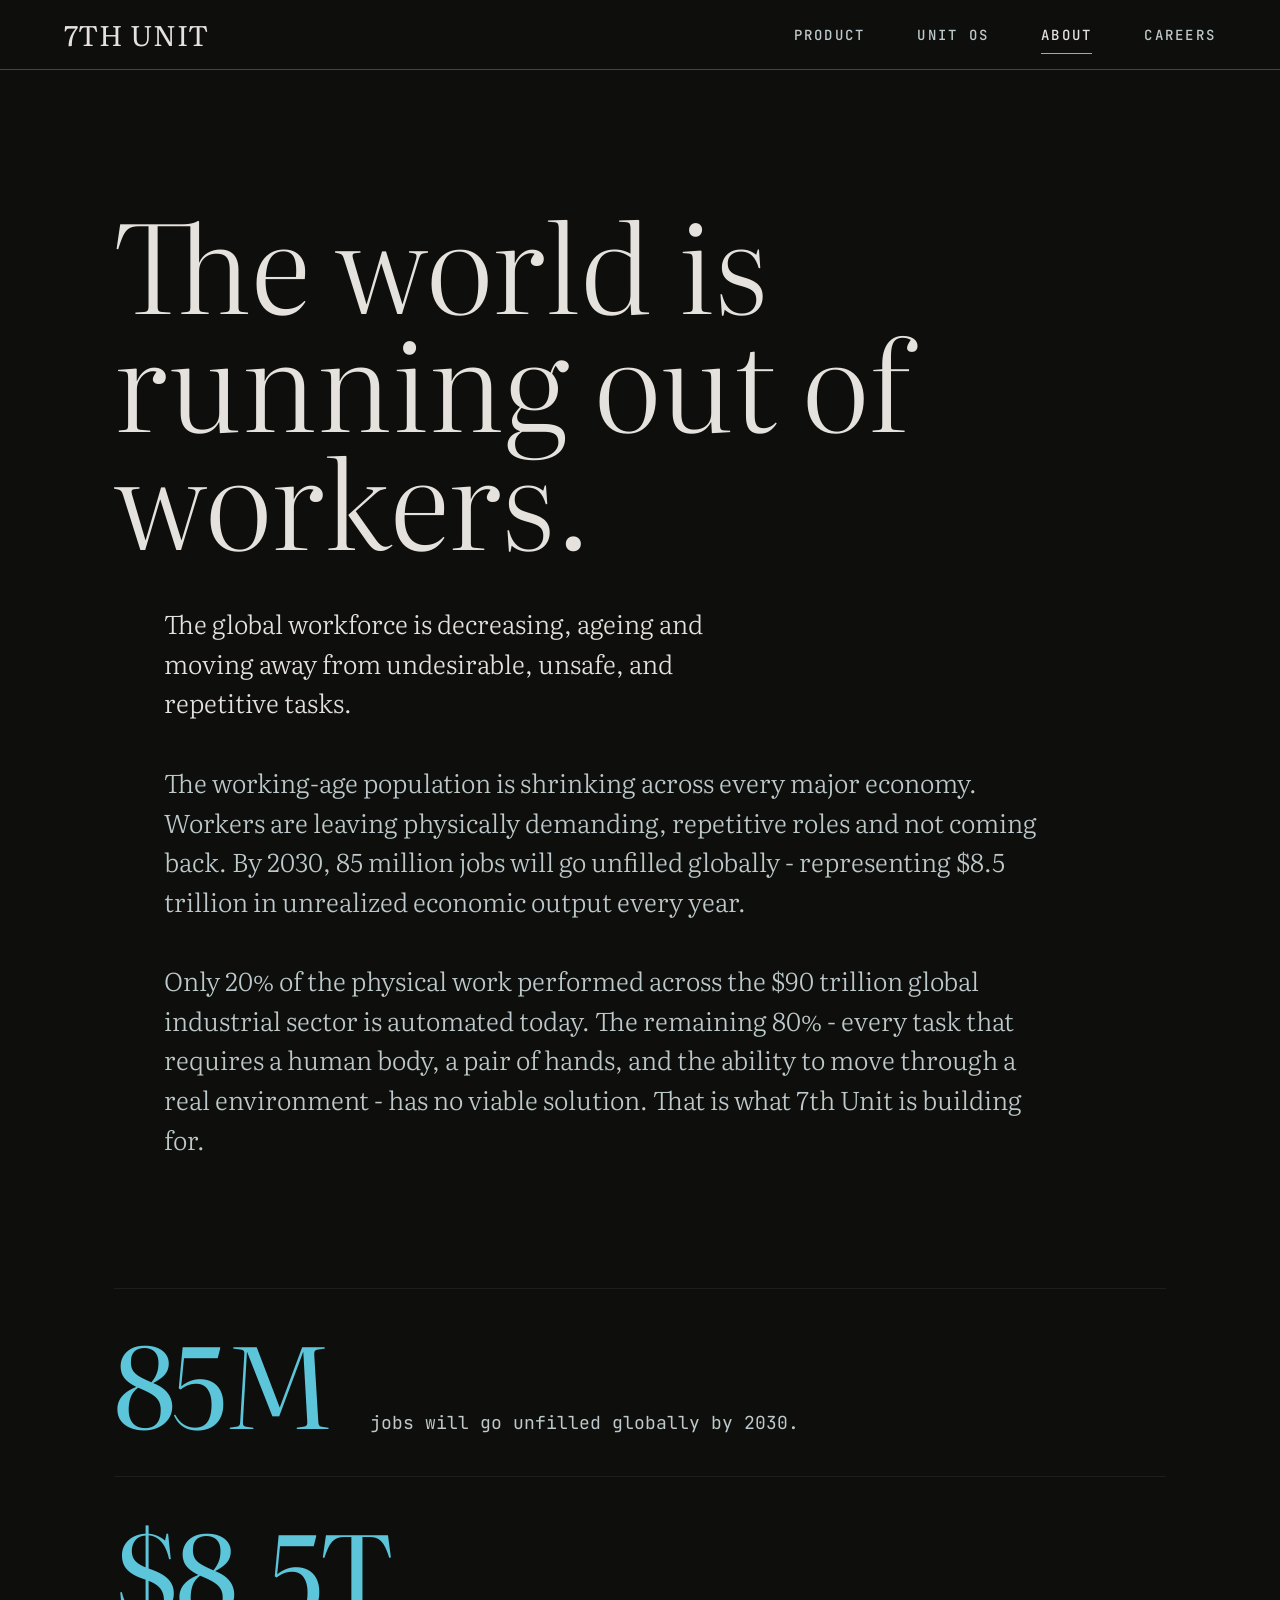
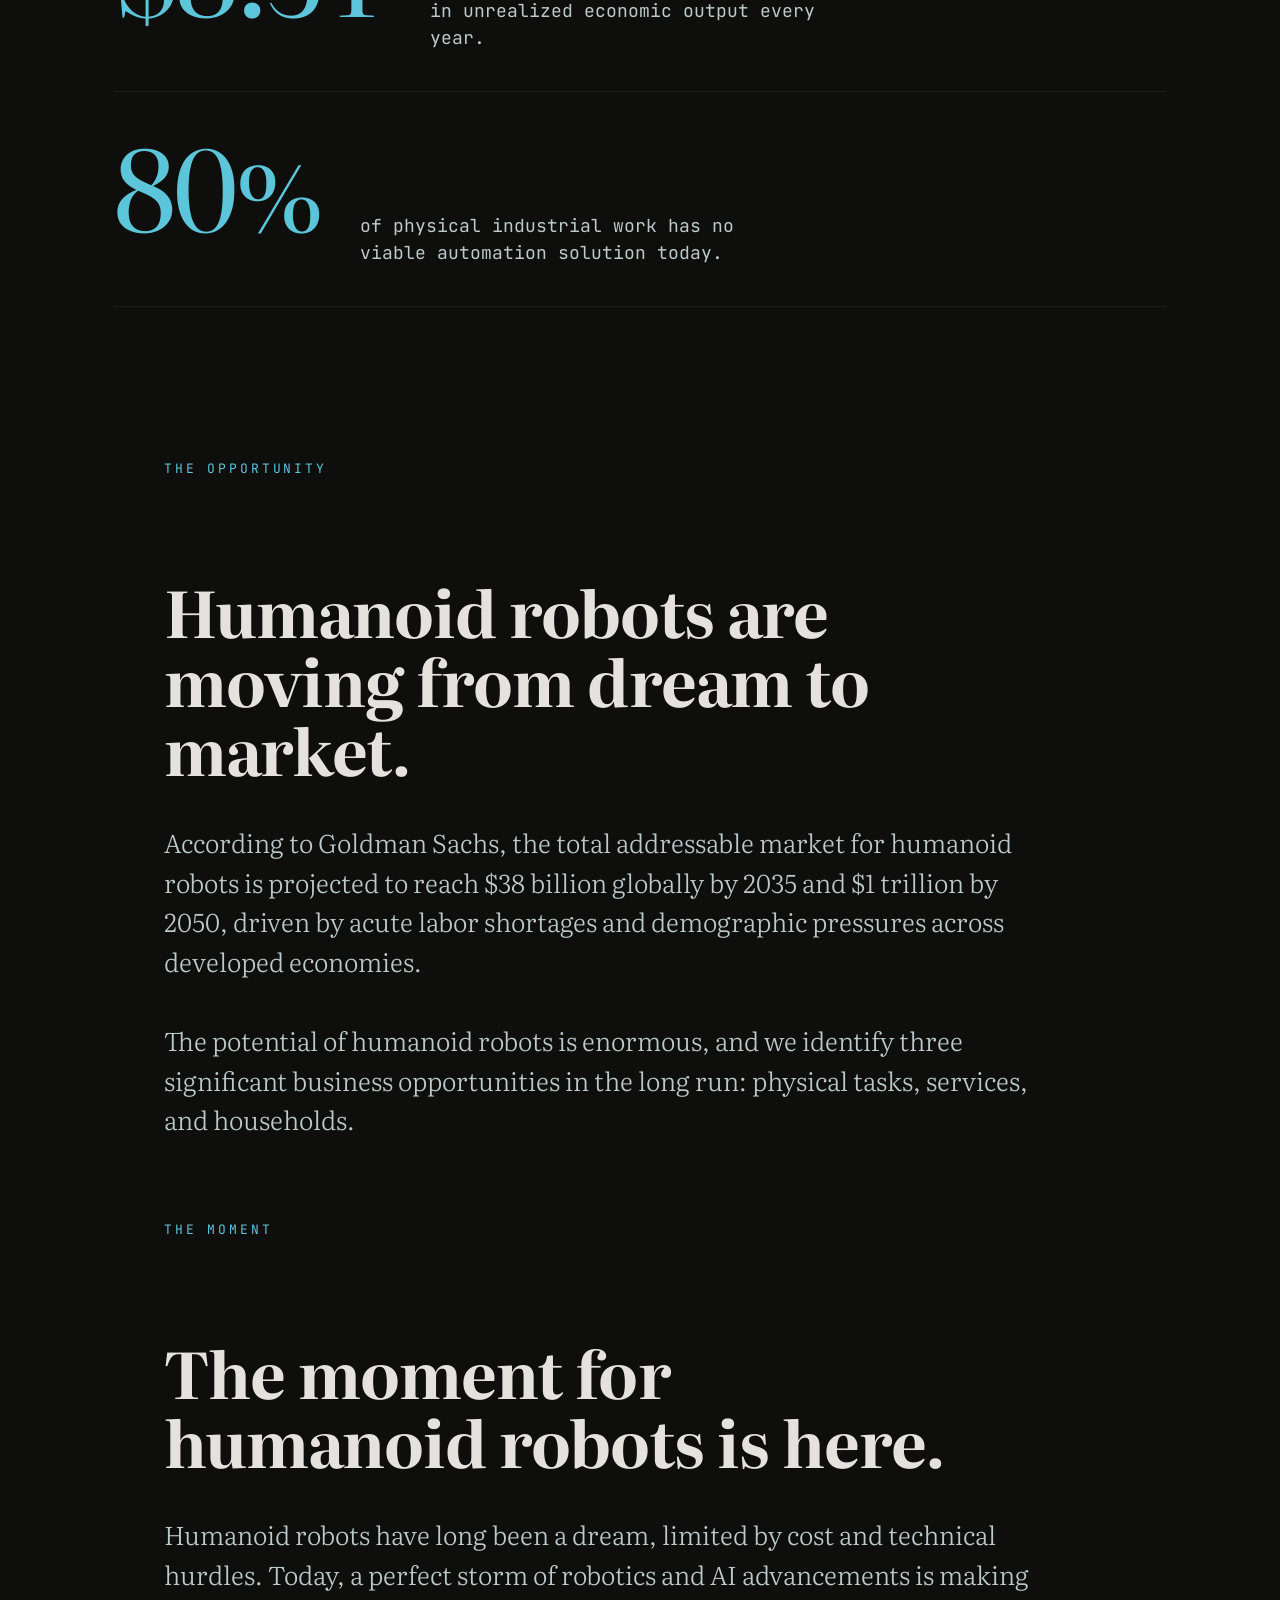
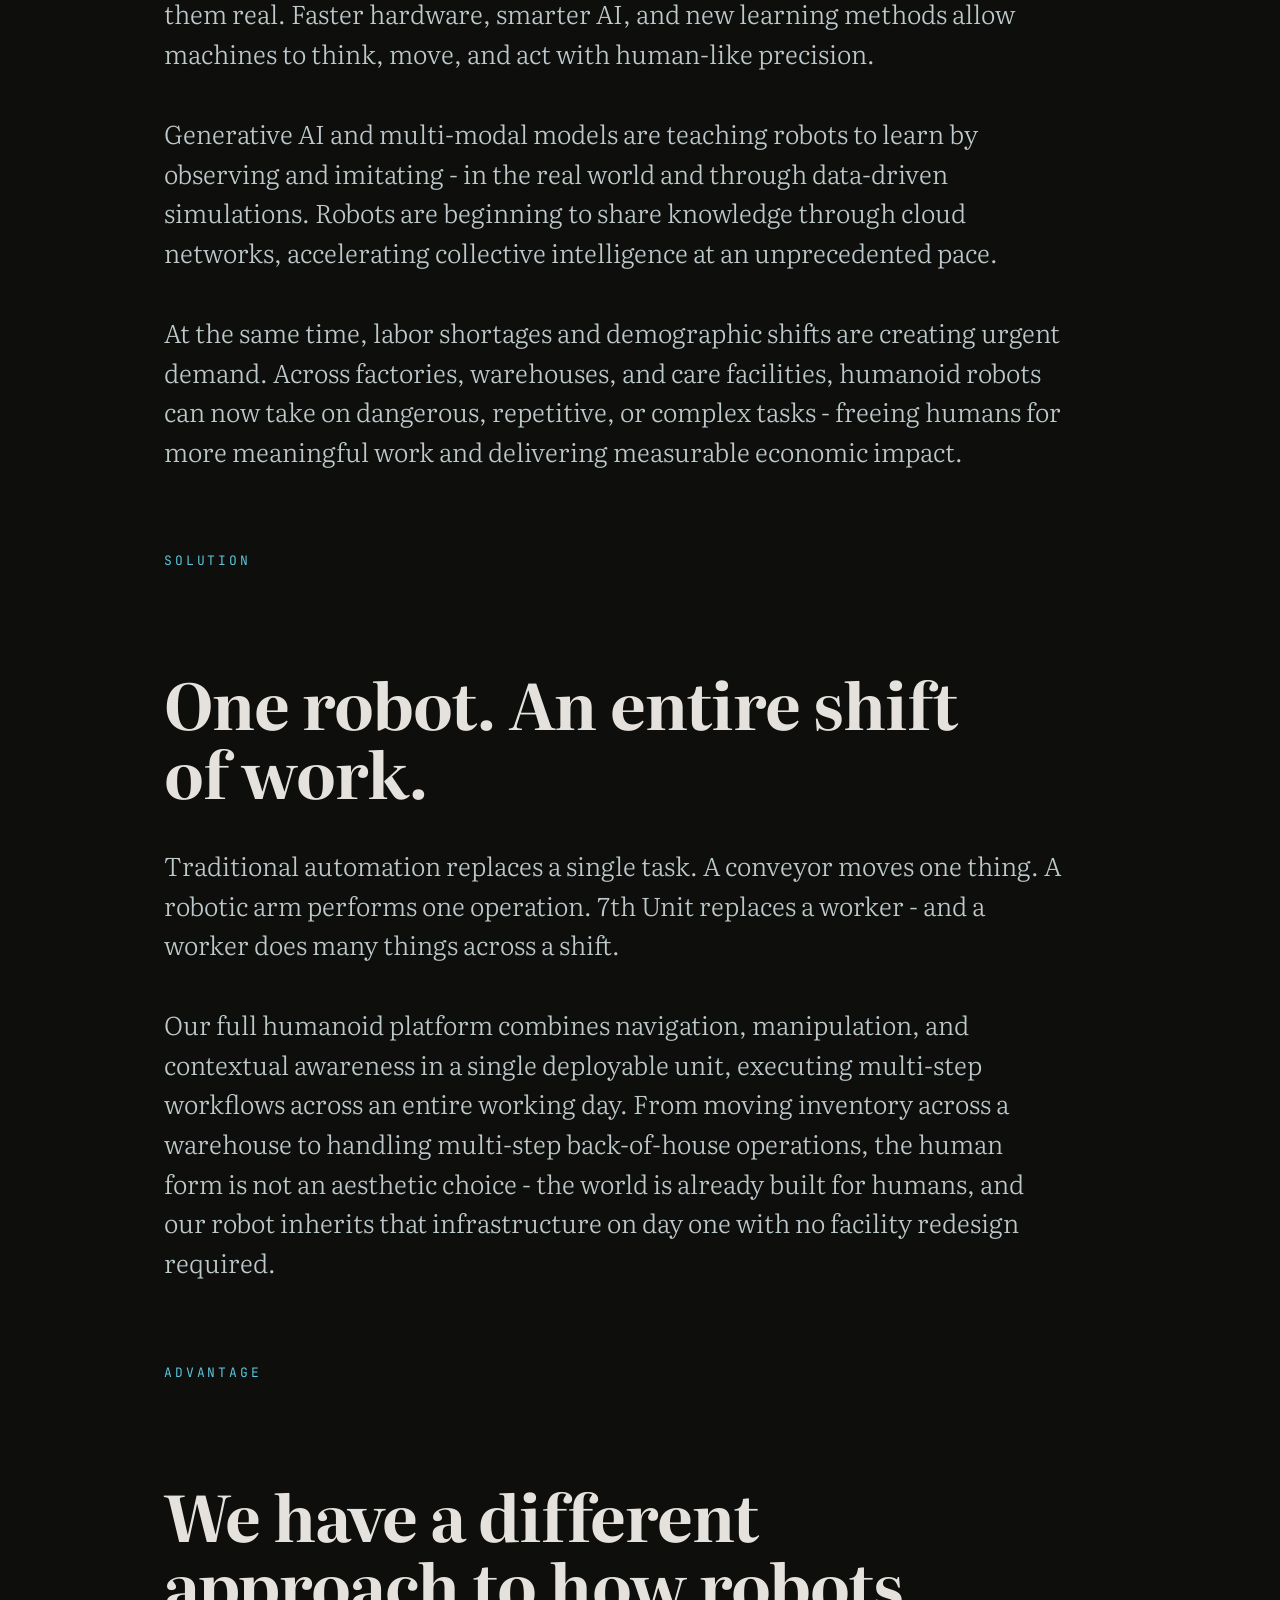
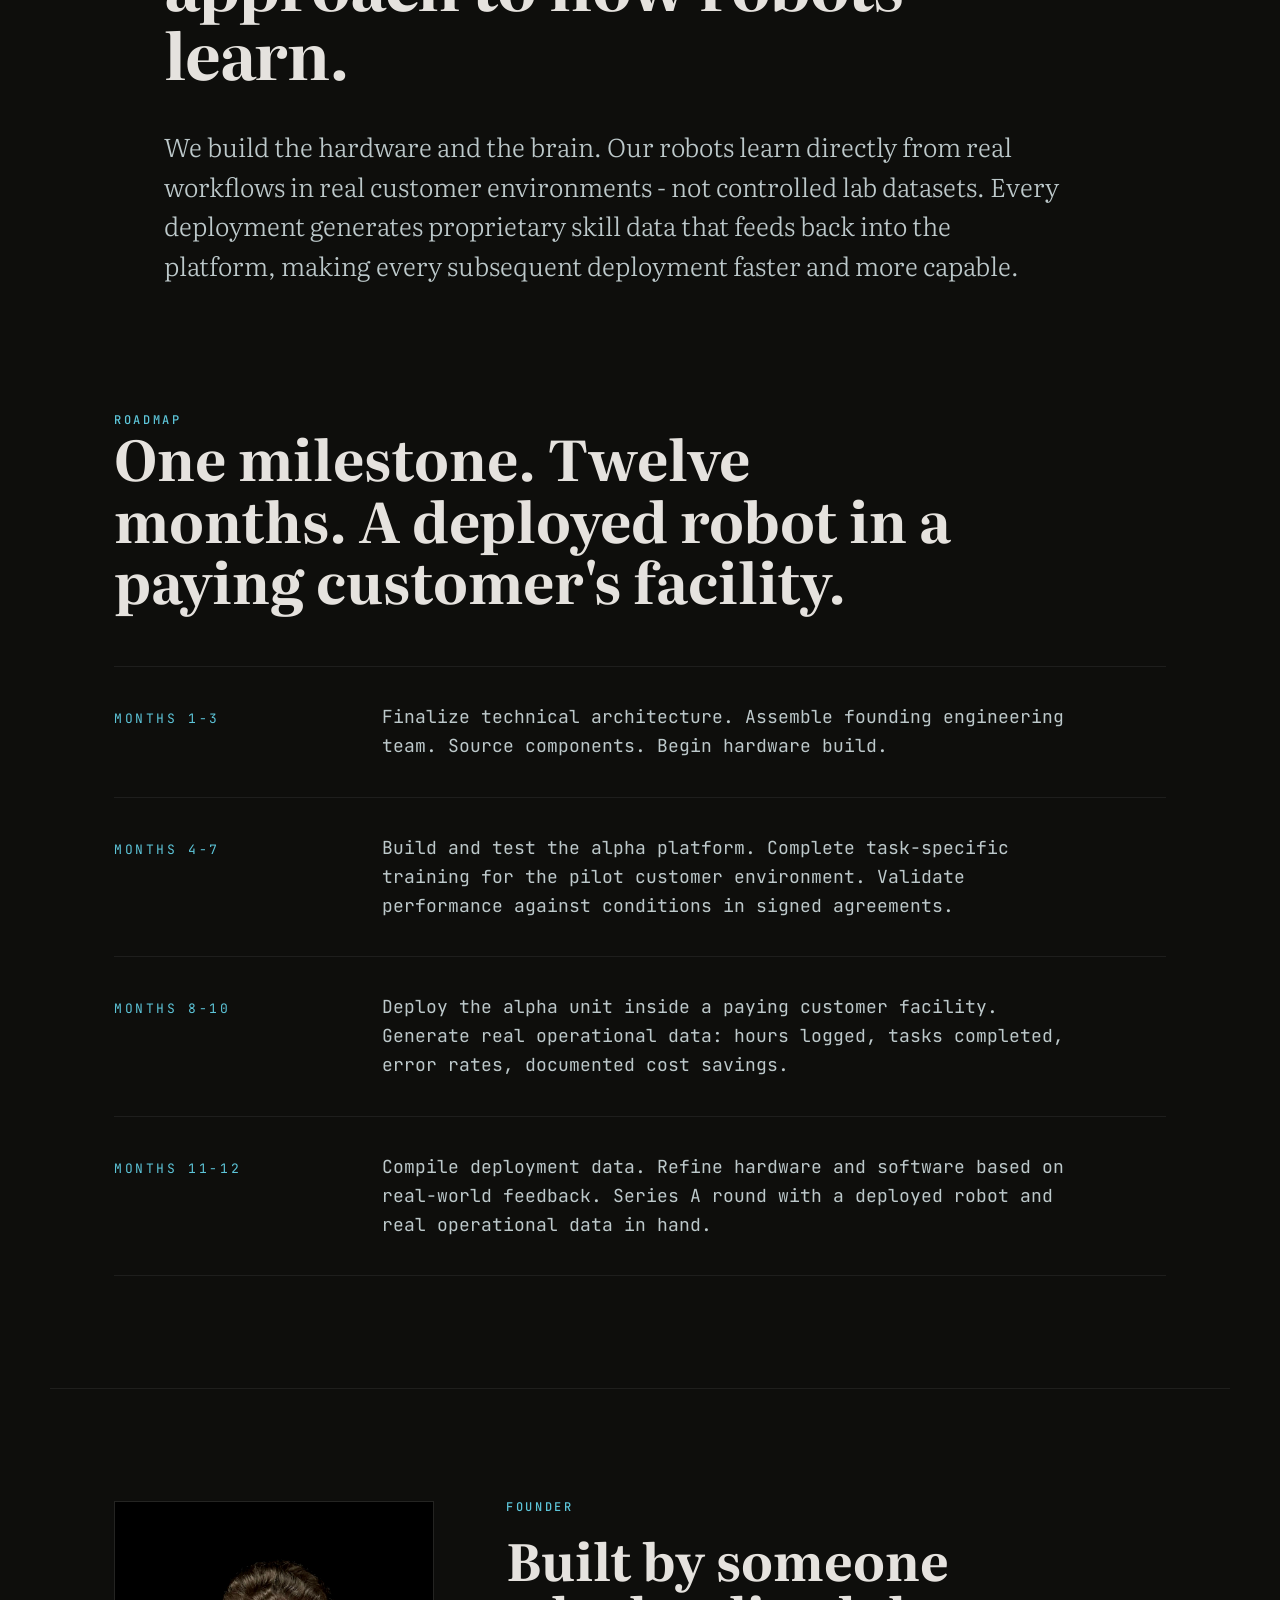
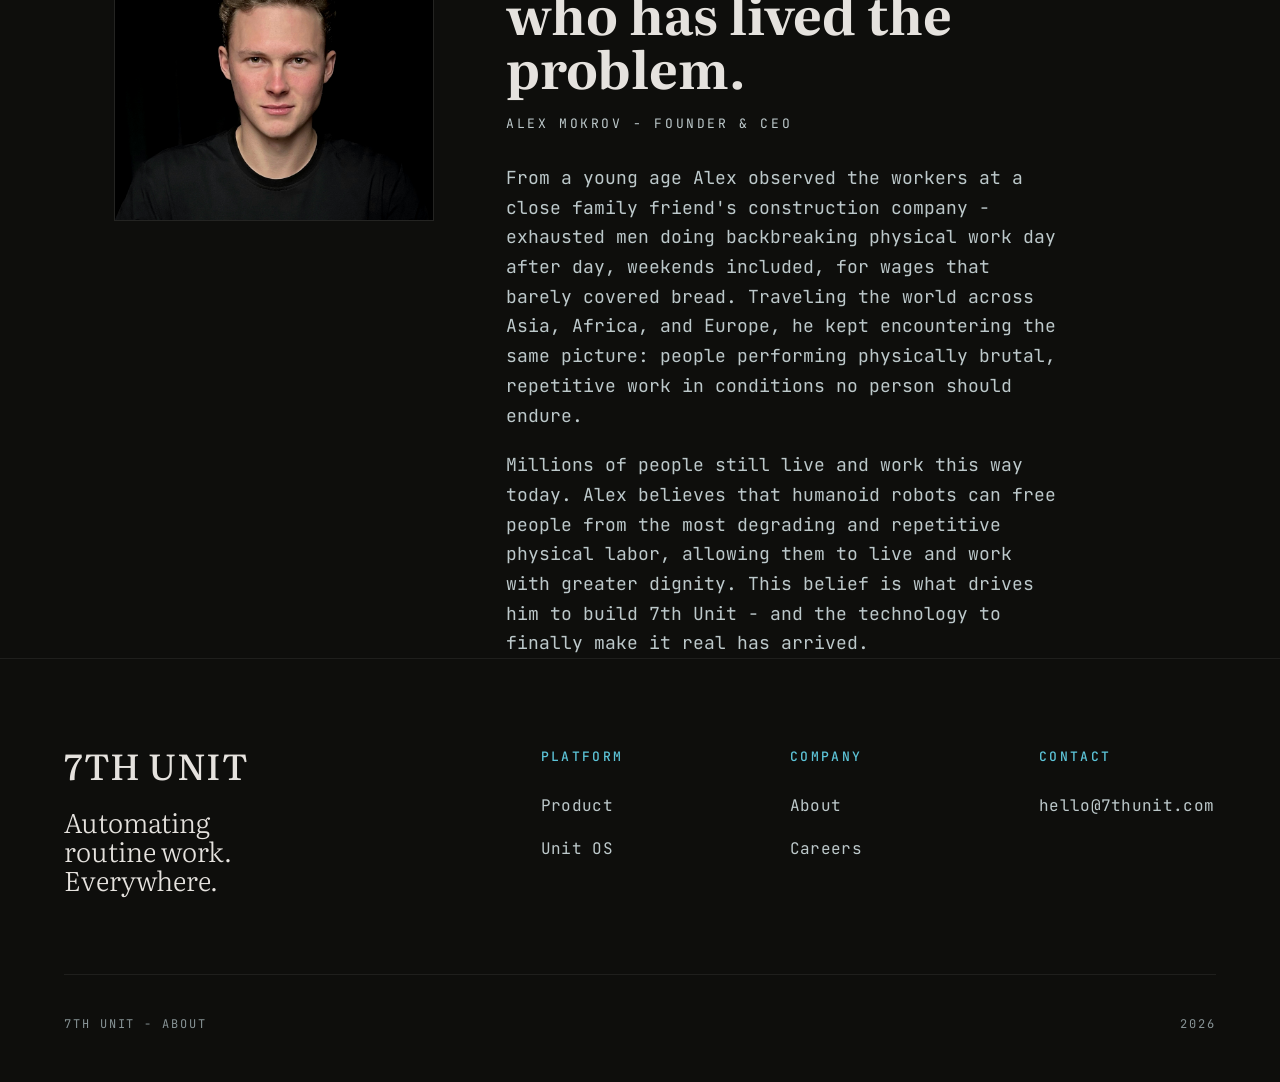
==== commit 244901e2: "homepage modification" ====
--- a/about.html
+++ b/about.html
@@ -7,9 +7,9 @@
     <meta name="description" content="7th Unit is building humanoid robots for the labor shortage in industrial work.">
     <link rel="preconnect" href="https://fonts.googleapis.com">
     <link rel="preconnect" href="https://fonts.gstatic.com" crossorigin>
-    <link href="https://fonts.googleapis.com/css2?family=JetBrains+Mono:wght@400;500&family=Literata:ital,opsz,wght@0,7..72,300;400;500;1,7..72,300&display=swap" rel="stylesheet">
-    <link rel="stylesheet" href="/assets/css/styles.css?v=20260518-nav-footer">
-    <script src="/assets/js/main.js?v=20260518-nav-footer" defer></script>
+    <link href="https://fonts.googleapis.com/css2?family=JetBrains+Mono:wght@400;500&family=Literata:ital,opsz,wght@0,7..72,300;0,7..72,400;0,7..72,500;1,7..72,300&display=swap" rel="stylesheet">
+    <link rel="stylesheet" href="/assets/css/styles.css?v=20260520-homepage-refine">
+    <script src="/assets/js/main.js?v=20260520-homepage-refine" defer></script>
 </head>
 <body>
     <header class="nav" aria-label="Primary navigation">
@@ -21,6 +21,7 @@
             <nav class="nav__panel" data-nav-menu data-open="false">
                 <ul class="nav__links">
                     <li><a class="nav__link" href="/product.html">Product</a></li>
+                    <li><a class="nav__link" href="/os.html">Unit OS</a></li>
                     <li><a class="nav__link" href="/about.html" aria-current="page">About</a></li>
                     <li><a class="nav__link" href="/careers.html">Careers</a></li>
                 </ul>
--- a/assets/css/styles.css
+++ b/assets/css/styles.css
@@ -36,7 +36,7 @@
     --gutter:           24px;
     --section-pad-y:    160px;
     --section-pad-x:    64px;
-    --nav-height:       88px;
+    --nav-height:       70px;
 
     /* Motion — slow + soft for cinematic feel */
     --ease-out:         cubic-bezier(0.16, 1, 0.3, 1);
@@ -48,7 +48,7 @@
     :root {
         --section-pad-y: 112px;
         --section-pad-x: 32px;
-        --nav-height:    76px;
+        --nav-height:    68px;
     }
 }
 
@@ -139,7 +139,7 @@
 .display {
     font-family: var(--font-serif);
     font-weight: 300;
-    font-size: clamp(54px, 8.2vw, 118px);
+    font-size: clamp(42px, 6.2vw, 86px);
     line-height: 1.05;
     letter-spacing: 0;
     color: var(--text);
@@ -148,7 +148,7 @@
 .headline {
     font-family: var(--font-serif);
     font-weight: 300;
-    font-size: clamp(36px, 4.4vw, 56px);
+    font-size: clamp(30px, 3.6vw, 48px);
     line-height: 1.1;
     letter-spacing: 0;
     color: var(--text);
@@ -157,7 +157,7 @@
 .subhead {
     font-family: var(--font-serif);
     font-weight: 300;
-    font-size: clamp(24px, 2.4vw, 32px);
+    font-size: clamp(22px, 2.1vw, 28px);
     line-height: 1.2;
     letter-spacing: 0;
     color: var(--text);
@@ -279,8 +279,8 @@
 
 .nav__brand {
     font-family: var(--font-serif);
-    font-weight: 500;
-    font-size: clamp(34px, 3.6vw, 54px);
+    font-weight: 400;
+    font-size: clamp(24px, 2.2vw, 34px);
     letter-spacing: 0.015em;
     color: var(--text);
     line-height: 1;
@@ -429,7 +429,7 @@
 .footer__brand {
     font-family: var(--font-serif);
     font-weight: 500;
-    font-size: clamp(42px, 4vw, 64px);
+    font-size: clamp(30px, 2.8vw, 42px);
     line-height: 1;
     text-transform: uppercase;
     color: var(--text);
@@ -439,7 +439,7 @@
 .footer__tag {
     font-family: var(--font-serif);
     font-weight: 300;
-    font-size: clamp(28px, 3vw, 42px);
+    font-size: clamp(22px, 2.1vw, 30px);
     letter-spacing: 0;
     color: var(--text);
     max-width: 12ch;
@@ -666,10 +666,29 @@
         transform 8s var(--ease-cinema),
         filter 3.2s var(--ease-cinema);
 }
+.cinema__image--hero-native {
+    position: absolute;
+    width: auto;
+    height: min(118vh, 1180px);
+    max-width: none;
+    max-height: none;
+    object-fit: contain;
+    object-position: center right;
+    left: auto;
+    right: clamp(-40px, 1vw, 24px);
+    top: 54%;
+    transform: translateY(-50%);
+    -webkit-mask-image: linear-gradient(to right, transparent 0%, #000 14%, #000 100%);
+    mask-image: linear-gradient(to right, transparent 0%, #000 14%, #000 100%);
+}
 .cinema__image[data-lit="true"] {
     opacity: 1;
     transform: scale(1);
     filter: brightness(0.85) saturate(0.95);
+}
+.cinema__image--hero-native[data-lit="true"] {
+    transform: translateY(-50%);
+    filter: brightness(0.88) saturate(0.95) contrast(1.04);
 }
 .cinema__image--soft[data-lit="true"] {
     filter: brightness(0.7) saturate(0.85) contrast(1.05);
@@ -720,7 +739,7 @@
 }
 .cinema__content--wide { max-width: 960px; }
 .cinema .display {
-    font-size: clamp(44px, 5.8vw, 82px);
+    font-size: clamp(34px, 4.3vw, 60px);
     line-height: 1.06;
     max-width: 13.5ch;
 }
@@ -792,6 +811,79 @@
     .cinema__inner--right,
     .cinema__inner--left,
     .cinema__inner--center { justify-content: flex-start; align-items: flex-end; text-align: left; }
+    .cinema__image--hero-native {
+        width: auto;
+        height: min(88vh, 820px);
+        max-width: none;
+        max-height: none;
+        right: 50%;
+        top: 52%;
+        transform: translate(50%, -50%);
+    }
+    .cinema__image--hero-native[data-lit="true"] {
+        transform: translate(50%, -50%);
+    }
+}
+
+/* HOMEPAGE — Section 2: plain black with transparent robot concept */
+.work-section {
+    background: #000;
+    min-height: calc(100vh - var(--nav-height));
+    display: flex;
+    align-items: center;
+    padding-block: 0;
+}
+.work-section__inner {
+    width: 100%;
+    max-width: var(--container-max);
+    margin-inline: auto;
+    padding-inline: var(--section-pad-x);
+    display: grid;
+    grid-template-columns: 1fr;
+    gap: 56px;
+    align-items: center;
+}
+@media (min-width: 900px) {
+    .work-section__inner {
+        grid-template-columns: minmax(360px, 0.9fr) minmax(420px, 1fr);
+        gap: 96px;
+    }
+}
+.work-section__visual {
+    display: flex;
+    justify-content: center;
+    align-items: center;
+    min-height: calc(100vh - var(--nav-height));
+}
+.work-section__visual img {
+    display: block;
+    width: auto;
+    height: min(82vh, 740px);
+    max-width: 52vw;
+    object-fit: contain;
+}
+.work-section__copy {
+    display: flex;
+    flex-direction: column;
+    gap: 28px;
+}
+.work-section .display {
+    font-size: clamp(32px, 3.8vw, 52px);
+    line-height: 1.08;
+    max-width: 12ch;
+}
+@media (max-width: 899px) {
+    .work-section {
+        min-height: 100vh;
+        padding-block: var(--section-pad-y);
+    }
+    .work-section__visual {
+        min-height: auto;
+    }
+    .work-section__visual img {
+        height: min(50vh, 430px);
+        max-width: 92vw;
+    }
 }
 
 /* Hero copy fade-in choreography */
@@ -821,7 +913,7 @@
 .s3-stage {
     position: relative;
     overflow: hidden;
-    background: var(--bg-page);
+    background: #000;
     min-height: 100vh;
     display: flex;
     align-items: center;
@@ -867,6 +959,11 @@
     .s3-stage__grid { grid-template-columns: 1.1fr 1fr; gap: 80px; }
 }
 .s3-stage__copy { display: flex; flex-direction: column; gap: 32px; }
+.s3-stage .display {
+    font-size: clamp(32px, 3.8vw, 52px);
+    line-height: 1.08;
+    max-width: 12.5ch;
+}
 
 /* Phone */
 .phone-stage {
@@ -995,6 +1092,97 @@
 }
 .msg--in { align-self: flex-start; }
 
+/* Editable iPhone-style mockup used on homepage Section 3. */
+.iphone-stage {
+    position: relative;
+    display: flex;
+    justify-content: center;
+    align-items: center;
+    min-height: 620px;
+}
+.iphone-stage::before {
+    content: "";
+    position: absolute;
+    width: 300px;
+    height: 130px;
+    border-radius: 50%;
+    background: rgba(93, 197, 217, 0.13);
+    filter: blur(50px);
+    bottom: 42px;
+}
+.iphone-frame {
+    position: relative;
+    width: 338px;
+    height: 704px;
+    border-radius: 58px;
+    padding: 11px;
+    background:
+        linear-gradient(135deg, #777b7c 0%, #191b1d 18%, #050607 48%, #4b5052 82%, #b3b6b5 100%);
+    border: 1px solid rgba(255,255,255,0.2);
+    box-shadow:
+        inset 0 0 0 1px rgba(255,255,255,0.16),
+        inset 0 0 0 3px rgba(0,0,0,0.75),
+        0 34px 80px rgba(0,0,0,0.65);
+    transform: rotate(-7deg);
+}
+.iphone-frame__button {
+    position: absolute;
+    width: 3px;
+    background: #2a2d2f;
+    border-radius: 4px;
+}
+.iphone-frame__button--left {
+    left: -4px;
+    top: 142px;
+    height: 86px;
+}
+.iphone-frame__button--right {
+    right: -4px;
+    top: 190px;
+    height: 112px;
+}
+.iphone-screen {
+    position: relative;
+    background: #101114;
+    border-radius: 47px;
+    height: 100%;
+    overflow: hidden;
+    border: 1px solid rgba(255,255,255,0.08);
+    display: flex;
+    flex-direction: column;
+    box-shadow: inset 0 0 0 1px rgba(255,255,255,0.04);
+}
+.iphone-screen::before {
+    content: "";
+    position: absolute;
+    inset: 0;
+    pointer-events: none;
+    background: linear-gradient(120deg, rgba(255,255,255,0.10), transparent 26%, transparent 70%, rgba(255,255,255,0.04));
+    opacity: 0.55;
+}
+.iphone-dynamic-island {
+    position: absolute;
+    top: 16px;
+    left: 50%;
+    transform: translateX(-50%);
+    width: 104px;
+    height: 30px;
+    border-radius: 18px;
+    background: #000;
+    z-index: 3;
+    box-shadow: inset 0 0 0 1px rgba(255,255,255,0.03);
+}
+.iphone-screen .phone__statusbar {
+    padding: 22px 24px 0;
+}
+.iphone-screen .phone__chat-header {
+    margin-top: 38px;
+}
+@media (max-width: 540px) {
+    .iphone-stage { min-height: 560px; }
+    .iphone-frame { transform: rotate(-5deg) scale(0.82); }
+}
+
 
 /* ==========================================================================
    HOMEPAGE — Numbered marquee between sections
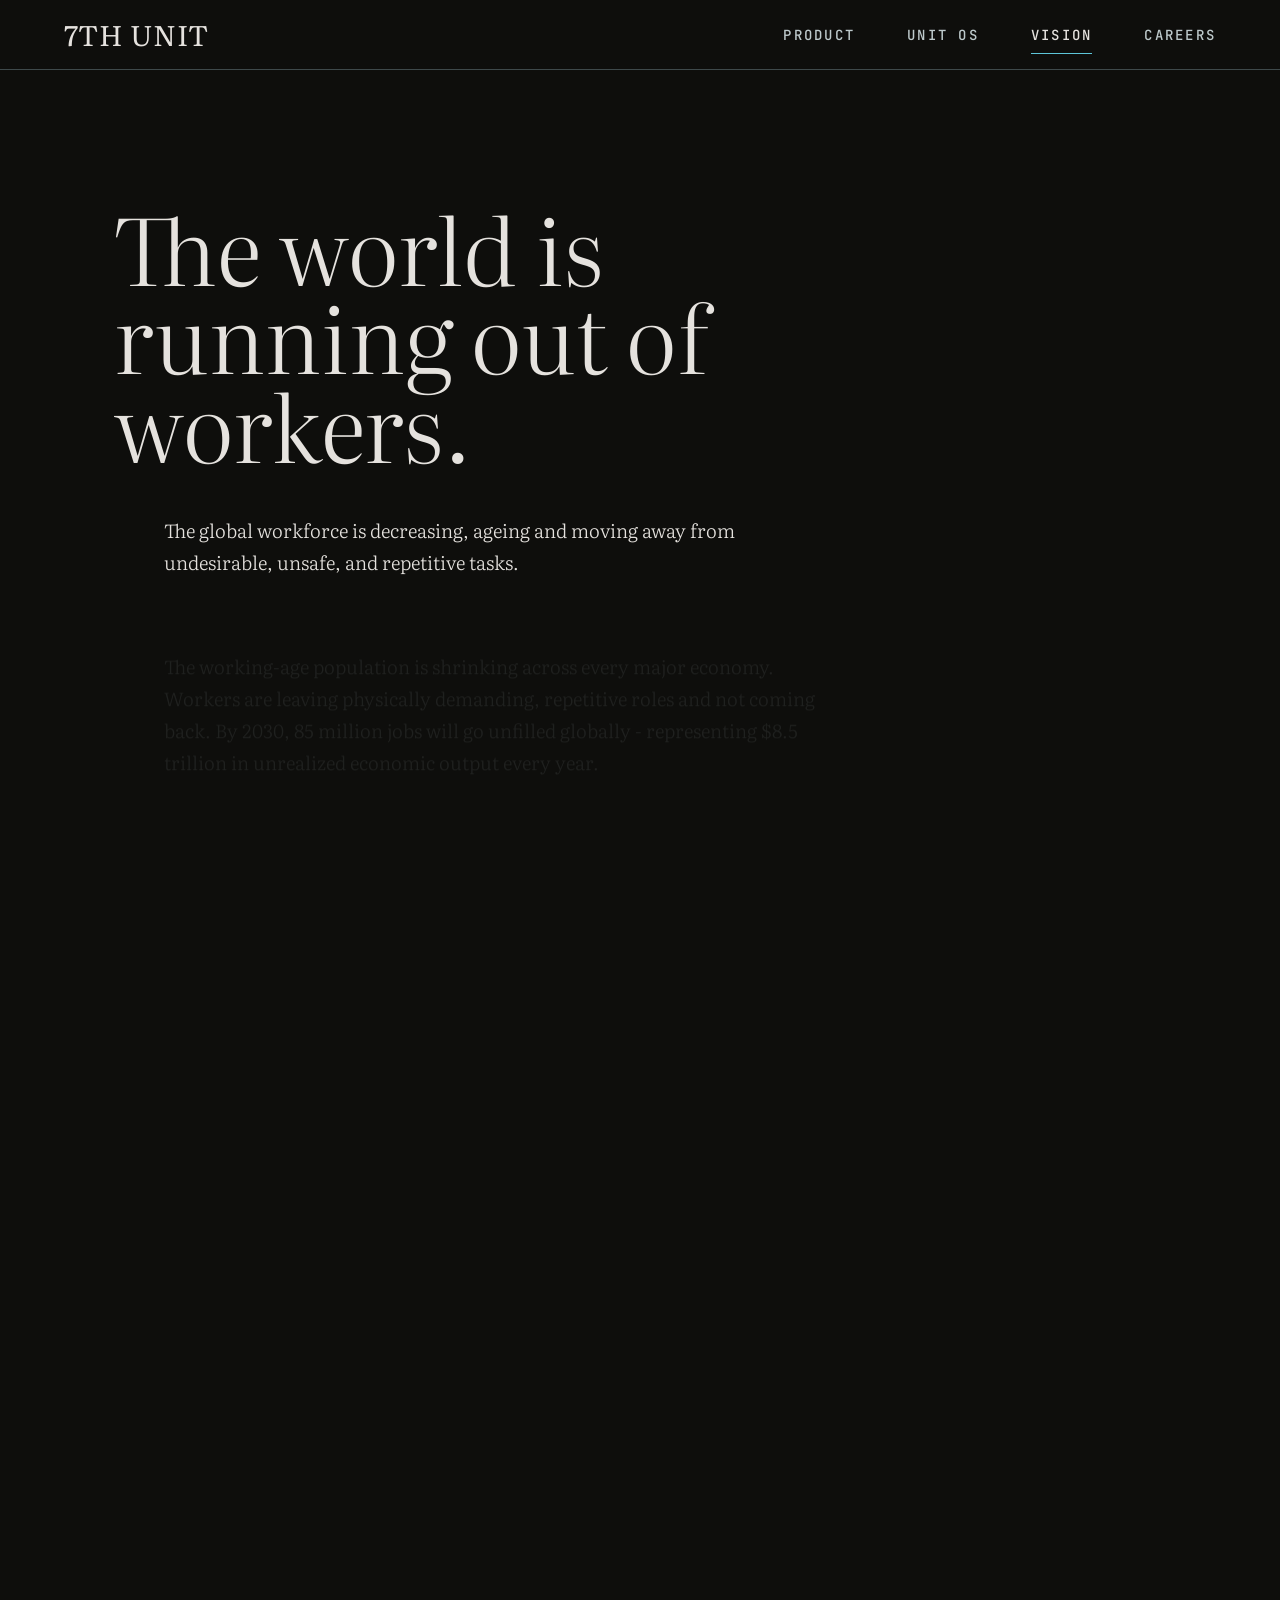
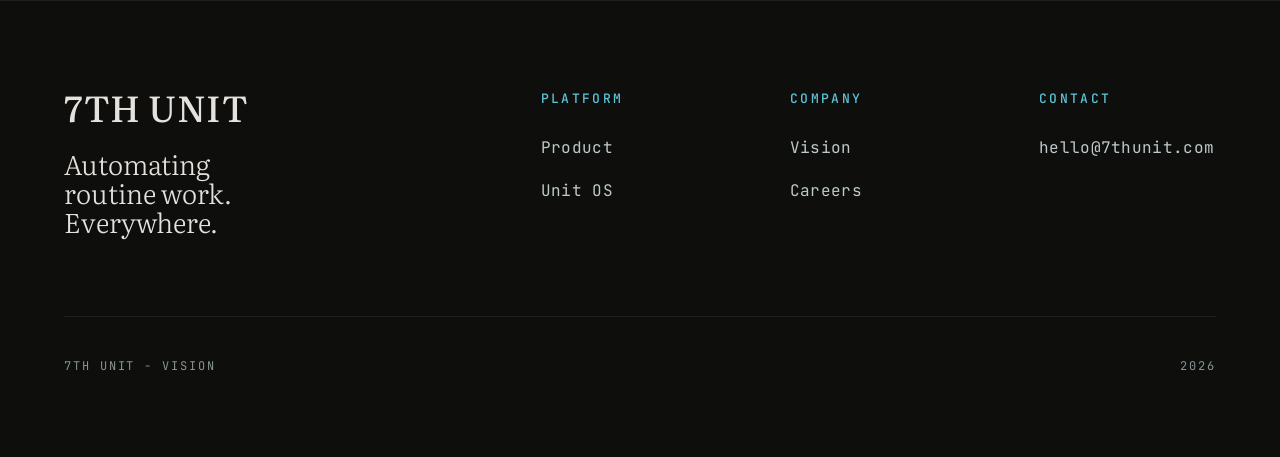
==== commit de80161f: "new update" ====
--- a/about.html
+++ b/about.html
@@ -3,152 +3,12 @@
 <head>
     <meta charset="utf-8">
     <meta name="viewport" content="width=device-width, initial-scale=1">
-    <title>About - 7th Unit</title>
-    <meta name="description" content="7th Unit is building humanoid robots for the labor shortage in industrial work.">
-    <link rel="preconnect" href="https://fonts.googleapis.com">
-    <link rel="preconnect" href="https://fonts.gstatic.com" crossorigin>
-    <link href="https://fonts.googleapis.com/css2?family=JetBrains+Mono:wght@400;500&family=Literata:ital,opsz,wght@0,7..72,300;0,7..72,400;0,7..72,500;1,7..72,300&display=swap" rel="stylesheet">
-    <link rel="stylesheet" href="/assets/css/styles.css?v=20260520-homepage-refine">
-    <script src="/assets/js/main.js?v=20260520-homepage-refine" defer></script>
+    <title>Vision - 7th Unit</title>
+    <meta name="description" content="7th Unit vision.">
+    <meta http-equiv="refresh" content="0; url=/vision.html">
+    <link rel="canonical" href="/vision.html">
 </head>
 <body>
-    <header class="nav" aria-label="Primary navigation">
-        <div class="nav__inner">
-            <a class="nav__brand" href="/index.html">7TH UNIT</a>
-            <button class="nav__toggle" type="button" data-nav-toggle aria-label="Toggle navigation" aria-expanded="false">
-                <span class="nav__toggle-bar"></span>
-            </button>
-            <nav class="nav__panel" data-nav-menu data-open="false">
-                <ul class="nav__links">
-                    <li><a class="nav__link" href="/product.html">Product</a></li>
-                    <li><a class="nav__link" href="/os.html">Unit OS</a></li>
-                    <li><a class="nav__link" href="/about.html" aria-current="page">About</a></li>
-                    <li><a class="nav__link" href="/careers.html">Careers</a></li>
-                </ul>
-            </nav>
-        </div>
-    </header>
-
-    <main>
-        <section class="about-hero">
-            <div class="about-hero__inner">
-                <h1 class="about-hero__display display fade-up" data-revealed="true">The world is running out of workers.</h1>
-            </div>
-        </section>
-
-        <section class="about-prose">
-            <p class="fade-up" data-revealed="true">The global workforce is decreasing, ageing and moving away from undesirable, unsafe, and repetitive tasks.</p>
-            <p class="muted fade-up">The working-age population is shrinking across every major economy. Workers are leaving physically demanding, repetitive roles and not coming back. By 2030, 85 million jobs will go unfilled globally - representing $8.5 trillion in unrealized economic output every year.</p>
-            <p class="muted fade-up">Only 20% of the physical work performed across the $90 trillion global industrial sector is automated today. The remaining 80% - every task that requires a human body, a pair of hands, and the ability to move through a real environment - has no viable solution. That is what 7th Unit is building for.</p>
-        </section>
-
-        <section class="about-stats" aria-label="Labor shortage statistics">
-            <div class="stat fade-up">
-                <div class="stat__figure">85M</div>
-                <p class="stat__caption">jobs will go unfilled globally by 2030.</p>
-            </div>
-            <div class="stat fade-up">
-                <div class="stat__figure">$8.5T</div>
-                <p class="stat__caption">in unrealized economic output every year.</p>
-            </div>
-            <div class="stat fade-up">
-                <div class="stat__figure">80%</div>
-                <p class="stat__caption">of physical industrial work has no viable automation solution today.</p>
-            </div>
-        </section>
-
-        <section class="about-prose">
-            <div class="about-prose__eyebrow fade-up">The opportunity</div>
-            <h2 class="about-prose__h2 fade-up">Humanoid robots are moving from dream to market.</h2>
-            <p class="muted fade-up">According to Goldman Sachs, the total addressable market for humanoid robots is projected to reach $38 billion globally by 2035 and $1 trillion by 2050, driven by acute labor shortages and demographic pressures across developed economies.</p>
-            <p class="muted fade-up">The potential of humanoid robots is enormous, and we identify three significant business opportunities in the long run: physical tasks, services, and households.</p>
-
-            <div class="about-prose__eyebrow fade-up">The moment</div>
-            <h2 class="about-prose__h2 fade-up">The moment for humanoid robots is here.</h2>
-            <p class="muted fade-up">Humanoid robots have long been a dream, limited by cost and technical hurdles. Today, a perfect storm of robotics and AI advancements is making them real. Faster hardware, smarter AI, and new learning methods allow machines to think, move, and act with human-like precision.</p>
-            <p class="muted fade-up">Generative AI and multi-modal models are teaching robots to learn by observing and imitating - in the real world and through data-driven simulations. Robots are beginning to share knowledge through cloud networks, accelerating collective intelligence at an unprecedented pace.</p>
-            <p class="muted fade-up">At the same time, labor shortages and demographic shifts are creating urgent demand. Across factories, warehouses, and care facilities, humanoid robots can now take on dangerous, repetitive, or complex tasks - freeing humans for more meaningful work and delivering measurable economic impact.</p>
-
-            <div class="about-prose__eyebrow fade-up">Solution</div>
-            <h2 class="about-prose__h2 fade-up">One robot. An entire shift of work.</h2>
-            <p class="muted fade-up">Traditional automation replaces a single task. A conveyor moves one thing. A robotic arm performs one operation. 7th Unit replaces a worker - and a worker does many things across a shift.</p>
-            <p class="muted fade-up">Our full humanoid platform combines navigation, manipulation, and contextual awareness in a single deployable unit, executing multi-step workflows across an entire working day. From moving inventory across a warehouse to handling multi-step back-of-house operations, the human form is not an aesthetic choice - the world is already built for humans, and our robot inherits that infrastructure on day one with no facility redesign required.</p>
-
-            <div class="about-prose__eyebrow fade-up">Advantage</div>
-            <h2 class="about-prose__h2 fade-up">We have a different approach to how robots learn.</h2>
-            <p class="muted fade-up">We build the hardware and the brain. Our robots learn directly from real workflows in real customer environments - not controlled lab datasets. Every deployment generates proprietary skill data that feeds back into the platform, making every subsequent deployment faster and more capable.</p>
-        </section>
-
-        <section class="about-roadmap">
-            <p class="eyebrow eyebrow--accent fade-up">Roadmap</p>
-            <h2 class="about-roadmap__title fade-up">One milestone. Twelve months. A deployed robot in a paying customer's facility.</h2>
-            <div class="about-roadmap__list">
-                <article class="milestone fade-up">
-                    <div class="milestone__phase">Months 1-3</div>
-                    <p class="milestone__body">Finalize technical architecture. Assemble founding engineering team. Source components. Begin hardware build.</p>
-                </article>
-                <article class="milestone fade-up">
-                    <div class="milestone__phase">Months 4-7</div>
-                    <p class="milestone__body">Build and test the alpha platform. Complete task-specific training for the pilot customer environment. Validate performance against conditions in signed agreements.</p>
-                </article>
-                <article class="milestone fade-up">
-                    <div class="milestone__phase">Months 8-10</div>
-                    <p class="milestone__body">Deploy the alpha unit inside a paying customer facility. Generate real operational data: hours logged, tasks completed, error rates, documented cost savings.</p>
-                </article>
-                <article class="milestone fade-up">
-                    <div class="milestone__phase">Months 11-12</div>
-                    <p class="milestone__body">Compile deployment data. Refine hardware and software based on real-world feedback. Series A round with a deployed robot and real operational data in hand.</p>
-                </article>
-            </div>
-        </section>
-
-        <section class="founder">
-            <div class="founder__portrait fade-up">
-                <img src="/assets/images/alex.jpg" alt="Alex Mokrov, Founder and CEO of 7th Unit">
-            </div>
-            <div class="founder__body fade-up">
-                <p class="eyebrow eyebrow--accent">Founder</p>
-                <h2 class="founder__name">Built by someone who has lived the problem.</h2>
-                <p class="founder__role">Alex Mokrov - Founder &amp; CEO</p>
-                <p class="founder__bio">From a young age Alex observed the workers at a close family friend's construction company - exhausted men doing backbreaking physical work day after day, weekends included, for wages that barely covered bread. Traveling the world across Asia, Africa, and Europe, he kept encountering the same picture: people performing physically brutal, repetitive work in conditions no person should endure.</p>
-                <p class="founder__bio">Millions of people still live and work this way today. Alex believes that humanoid robots can free people from the most degrading and repetitive physical labor, allowing them to live and work with greater dignity. This belief is what drives him to build 7th Unit - and the technology to finally make it real has arrived.</p>
-            </div>
-        </section>
-    </main>
-
-    <footer class="footer">
-        <div class="footer__inner">
-            <div class="footer__main">
-                <div>
-                    <div class="footer__brand">7TH UNIT</div>
-                    <p class="footer__tag">Automating routine work. Everywhere.</p>
-                </div>
-                <div>
-                    <h2 class="footer__col-title">Platform</h2>
-                    <ul class="footer__list">
-                        <li><a class="footer__link" href="/product.html">Product</a></li>
-                        <li><a class="footer__link" href="/os.html">Unit OS</a></li>
-                    </ul>
-                </div>
-                <div>
-                    <h2 class="footer__col-title">Company</h2>
-                    <ul class="footer__list">
-                        <li><a class="footer__link" href="/about.html">About</a></li>
-                        <li><a class="footer__link" href="/careers.html">Careers</a></li>
-                    </ul>
-                </div>
-                <div>
-                    <h2 class="footer__col-title">Contact</h2>
-                    <ul class="footer__list">
-                        <li><a class="footer__link" href="mailto:hello@7thunit.com">hello@7thunit.com</a></li>
-                    </ul>
-                </div>
-            </div>
-            <div class="footer__base">
-                <span>7th Unit - About</span>
-                <span>2026</span>
-            </div>
-        </div>
-    </footer>
+    <p><a href="/vision.html">Vision</a></p>
 </body>
 </html>
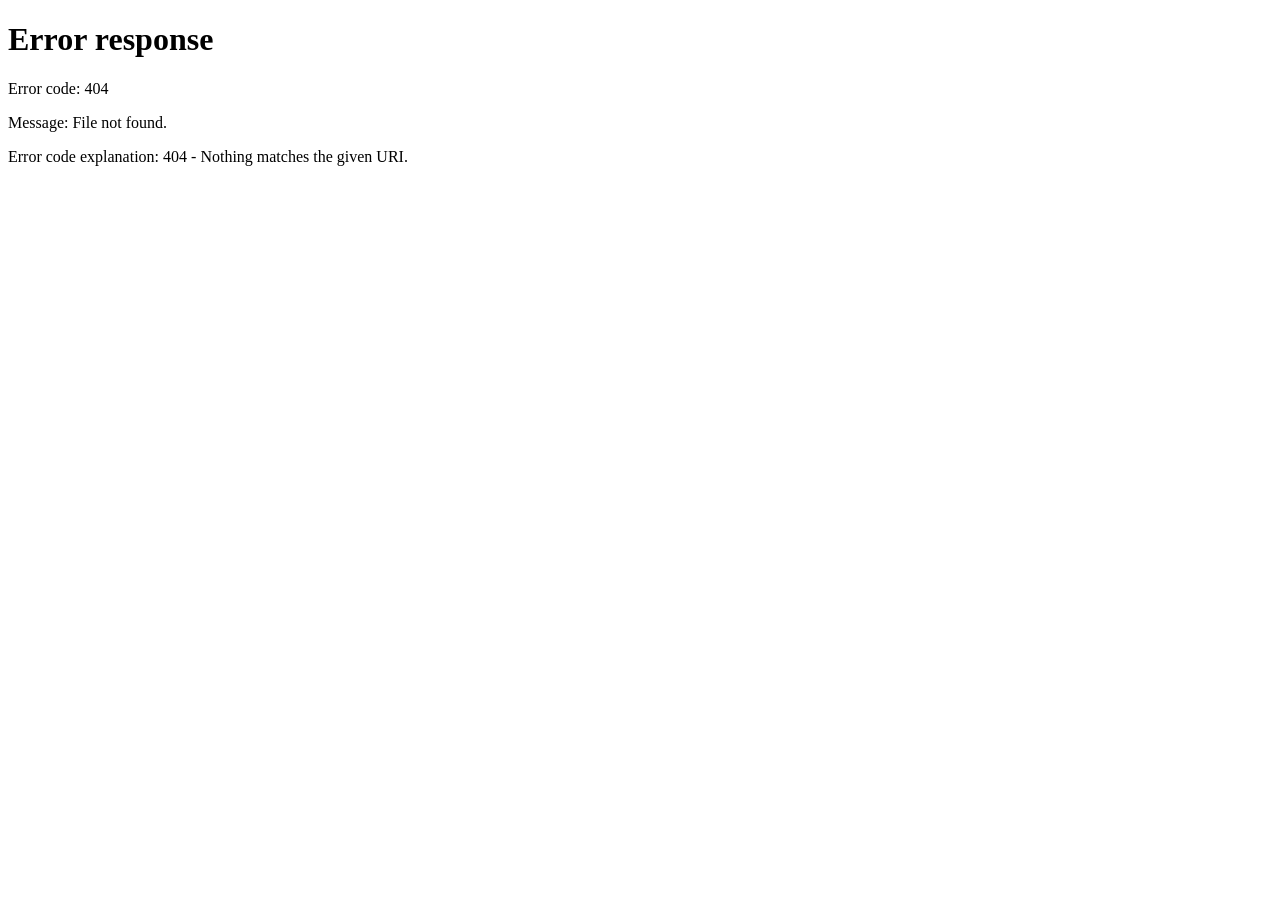
==== commit 13d9f18e: "Fix Cloudflare Pages routing" ====
--- a/about.html
+++ b/about.html
@@ -5,10 +5,10 @@
     <meta name="viewport" content="width=device-width, initial-scale=1">
     <title>Vision - 7th Unit</title>
     <meta name="description" content="7th Unit vision.">
-    <meta http-equiv="refresh" content="0; url=/vision.html">
-    <link rel="canonical" href="/vision.html">
+    <meta http-equiv="refresh" content="0; url=/vision">
+    <link rel="canonical" href="/vision">
 </head>
 <body>
-    <p><a href="/vision.html">Vision</a></p>
+    <p><a href="/vision">Vision</a></p>
 </body>
 </html>
